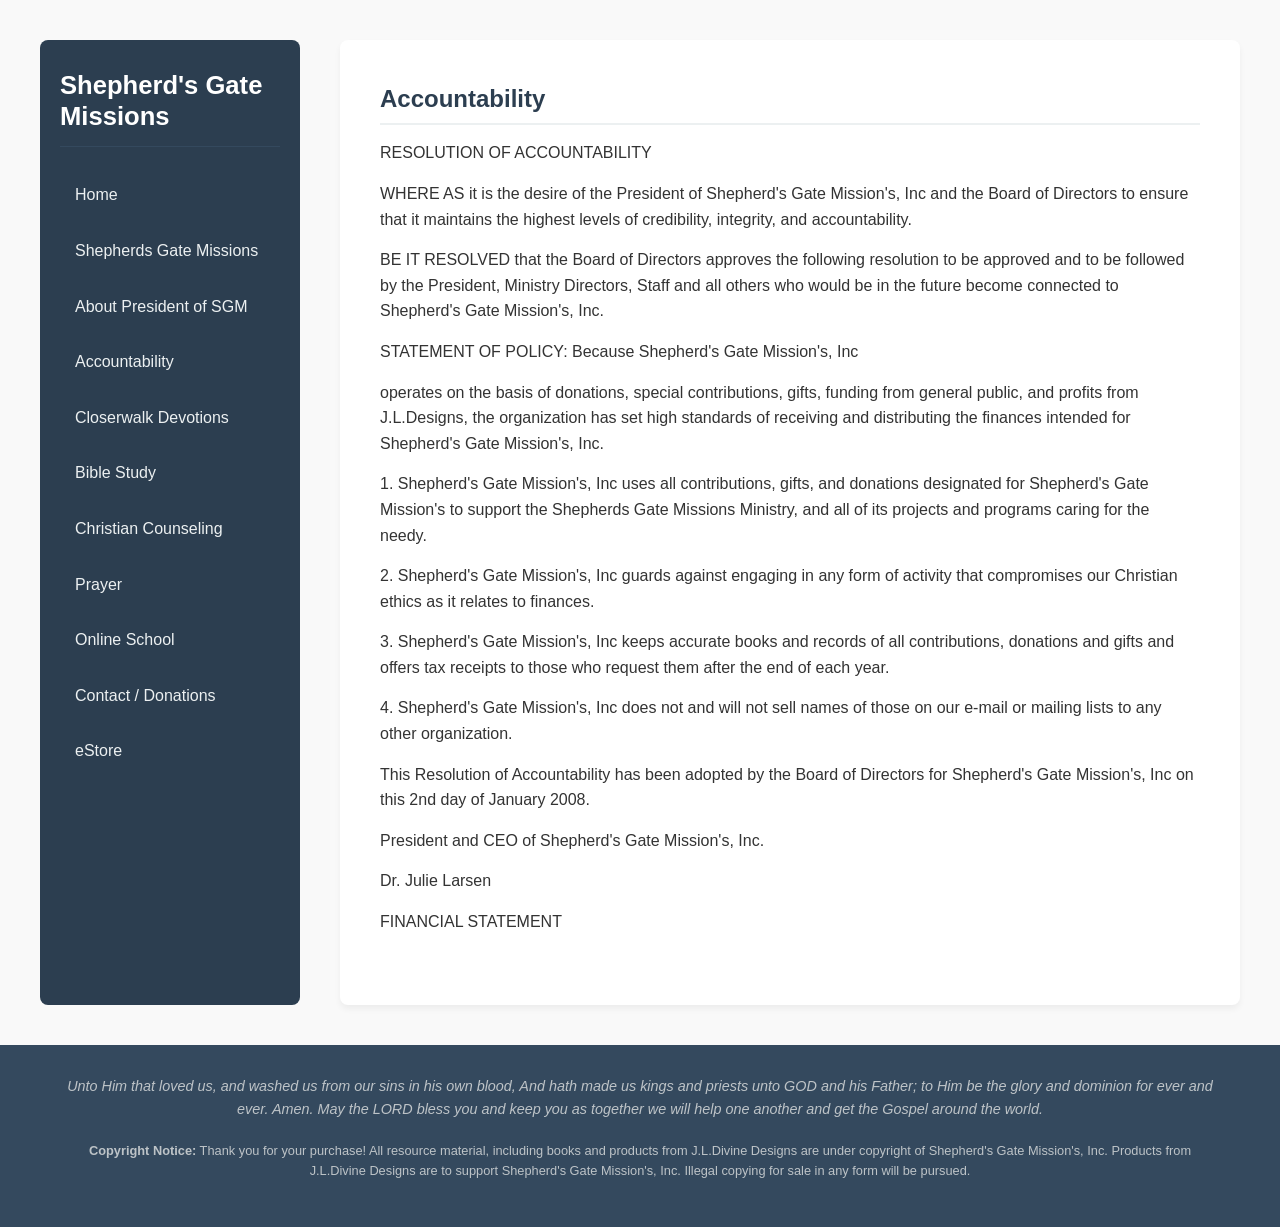
==== accountability.html @ 6997f689 "Initial commit of clean static site" ====
<!DOCTYPE html>
<html lang="en">
<head>
    <meta charset="UTF-8">
    <meta name="viewport" content="width=device-width, initial-scale=1.0">
    <title>Accountability | Shepherd's Gate Missions</title>
    <link rel="stylesheet" href="style.css">
</head>
<body>
    <header class="mobile-header">
        <h1>Shepherd's Gate Missions</h1>
    </header>
    <div class="container layout-wrapper">
        <aside class="sidebar">
            <h1 class="desktop-title">Shepherd's Gate Missions</h1>
            <nav>
                <ul>
                    <li><a href="index.html">Home</a></li>
                    <li><a href="missions.html">Shepherds Gate Missions</a></li>
                    <li><a href="president.html">About President of SGM</a></li>
                    <li><a href="accountability.html">Accountability</a></li>
                    <li><a href="devotions.html">Closerwalk Devotions</a></li>
                    <li><a href="bible-study.html">Bible Study</a></li>
                    <li><a href="counseling.html">Christian Counseling</a></li>
                    <li><a href="prayer.html">Prayer</a></li>
                    <li><a href="school.html">Online School</a></li>
                    <li><a href="contact.html">Contact / Donations</a></li>
                    <li><a href="estore.html">eStore</a></li>
                </ul>
            </nav>
        </aside>
        <main>
            <section class="content-block">
                <h2>Accountability</h2>
<p>RESOLUTION OF ACCOUNTABILITY</p>

<p>WHERE AS it is the desire of the President of Shepherd's Gate Mission's, Inc and the Board of Directors to ensure that it maintains the highest levels of credibility, integrity, and accountability.</p>

<p>BE IT RESOLVED that the Board of Directors approves the following resolution to be approved and to be followed by the President, Ministry Directors, Staff and all others who would be in the future become connected to Shepherd's Gate Mission's, Inc.</p>

<p>STATEMENT OF POLICY: Because Shepherd's Gate Mission's, Inc</p>

<p>operates on the basis of donations, special contributions, gifts, funding from general public, and profits from J.L.Designs, the organization has set high standards of receiving and distributing the finances intended for Shepherd's Gate Mission's, Inc.</p>

<p>1. Shepherd's Gate Mission's, Inc uses all contributions, gifts, and donations designated for Shepherd's Gate Mission's to support the Shepherds Gate Missions Ministry, and all of its projects and programs caring for the needy.</p>

<p>2. Shepherd's Gate Mission's, Inc guards against engaging in any form of activity that compromises our Christian ethics as it relates to finances.</p>

<p>3. Shepherd's Gate Mission's, Inc keeps accurate books and records of all contributions, donations and gifts and offers tax receipts to those who request them after the end of each year.</p>

<p>4. Shepherd's Gate Mission's, Inc does not and will not sell names of those on our e-mail or mailing lists to any other organization.</p>

<p>This Resolution of Accountability has been adopted by the Board of Directors for Shepherd's Gate Mission's, Inc on this 2nd day of January 2008.</p>

<p>President and CEO of Shepherd's Gate Mission's, Inc.</p>

<p>Dr. Julie Larsen</p>

<p>FINANCIAL STATEMENT</p>


            </section>
        </main>
    </div>
    <footer>
        <div class="container">
            <p class="blessing">Unto Him that loved us, and washed us from our sins in his own blood, And hath made us kings and priests unto GOD and his Father; to Him be the glory and dominion for ever and ever. Amen. May the LORD bless you and keep you as together we will help one another and get the Gospel around the world.</p>
            <p class="copyright"><strong>Copyright Notice:</strong> Thank you for your purchase! All resource material, including books and products from J.L.Divine Designs are under copyright of Shepherd's Gate Mission's, Inc. Products from J.L.Divine Designs are to support Shepherd's Gate Mission's, Inc. Illegal copying for sale in any form will be pursued.</p>
        </div>
    </footer>
</body>
</html>
---- style.css ----
* { margin: 0; padding: 0; box-sizing: border-box; }
body { font-family: 'Segoe UI', Tahoma, Geneva, Verdana, sans-serif; line-height: 1.6; color: #333; background-color: #f9f9f9; display: flex; flex-direction: column; min-height: 100vh; }
.container { width: 95%; max-width: 1200px; margin: 0 auto; }
.layout-wrapper { display: flex; gap: 40px; margin-top: 40px; margin-bottom: 40px; flex: 1; }
.sidebar { flex: 0 0 260px; background-color: #2c3e50; padding: 30px 20px; border-radius: 8px; color: #fff; }
.desktop-title { font-size: 1.6rem; margin-bottom: 25px; line-height: 1.2; color: #fff; border-bottom: 1px solid #34495e; padding-bottom: 15px; }
.mobile-header { display: none; background-color: #2c3e50; color: #fff; padding: 20px; text-align: center; }
nav ul { list-style: none; display: flex; flex-direction: column; gap: 10px; }
nav a { color: #ecf0f1; text-decoration: none; font-weight: 500; display: block; padding: 10px 15px; border-radius: 4px; transition: background-color 0.3s; }
nav a:hover { background-color: #34495e; color: #3498db; text-decoration: none; }
main { flex: 1; background: #fff; padding: 40px; border-radius: 8px; box-shadow: 0 4px 6px rgba(0,0,0,0.05); }
section { margin-bottom: 30px; }
h2 { color: #2c3e50; margin-bottom: 15px; border-bottom: 2px solid #ecf0f1; padding-bottom: 5px; }
h3 { color: #2980b9; margin-bottom: 10px; }
p { margin-bottom: 15px; }
a { color: #2980b9; }
footer { background-color: #34495e; color: #bdc3c7; padding: 30px 0; text-align: center; font-size: 0.9rem; margin-top: auto; }
footer .blessing { font-style: italic; margin-bottom: 20px; padding: 0 20px; }
footer .copyright { font-size: 0.8rem; padding: 0 20px; }
@media (max-width: 768px) {
    .layout-wrapper { flex-direction: column; margin-top: 20px; gap: 20px; }
    .sidebar { flex: 1; padding: 20px; }
    .desktop-title { display: none; }
    .mobile-header { display: block; }
    nav ul { flex-direction: row; flex-wrap: wrap; justify-content: center; }
    nav a { text-align: center; }
}
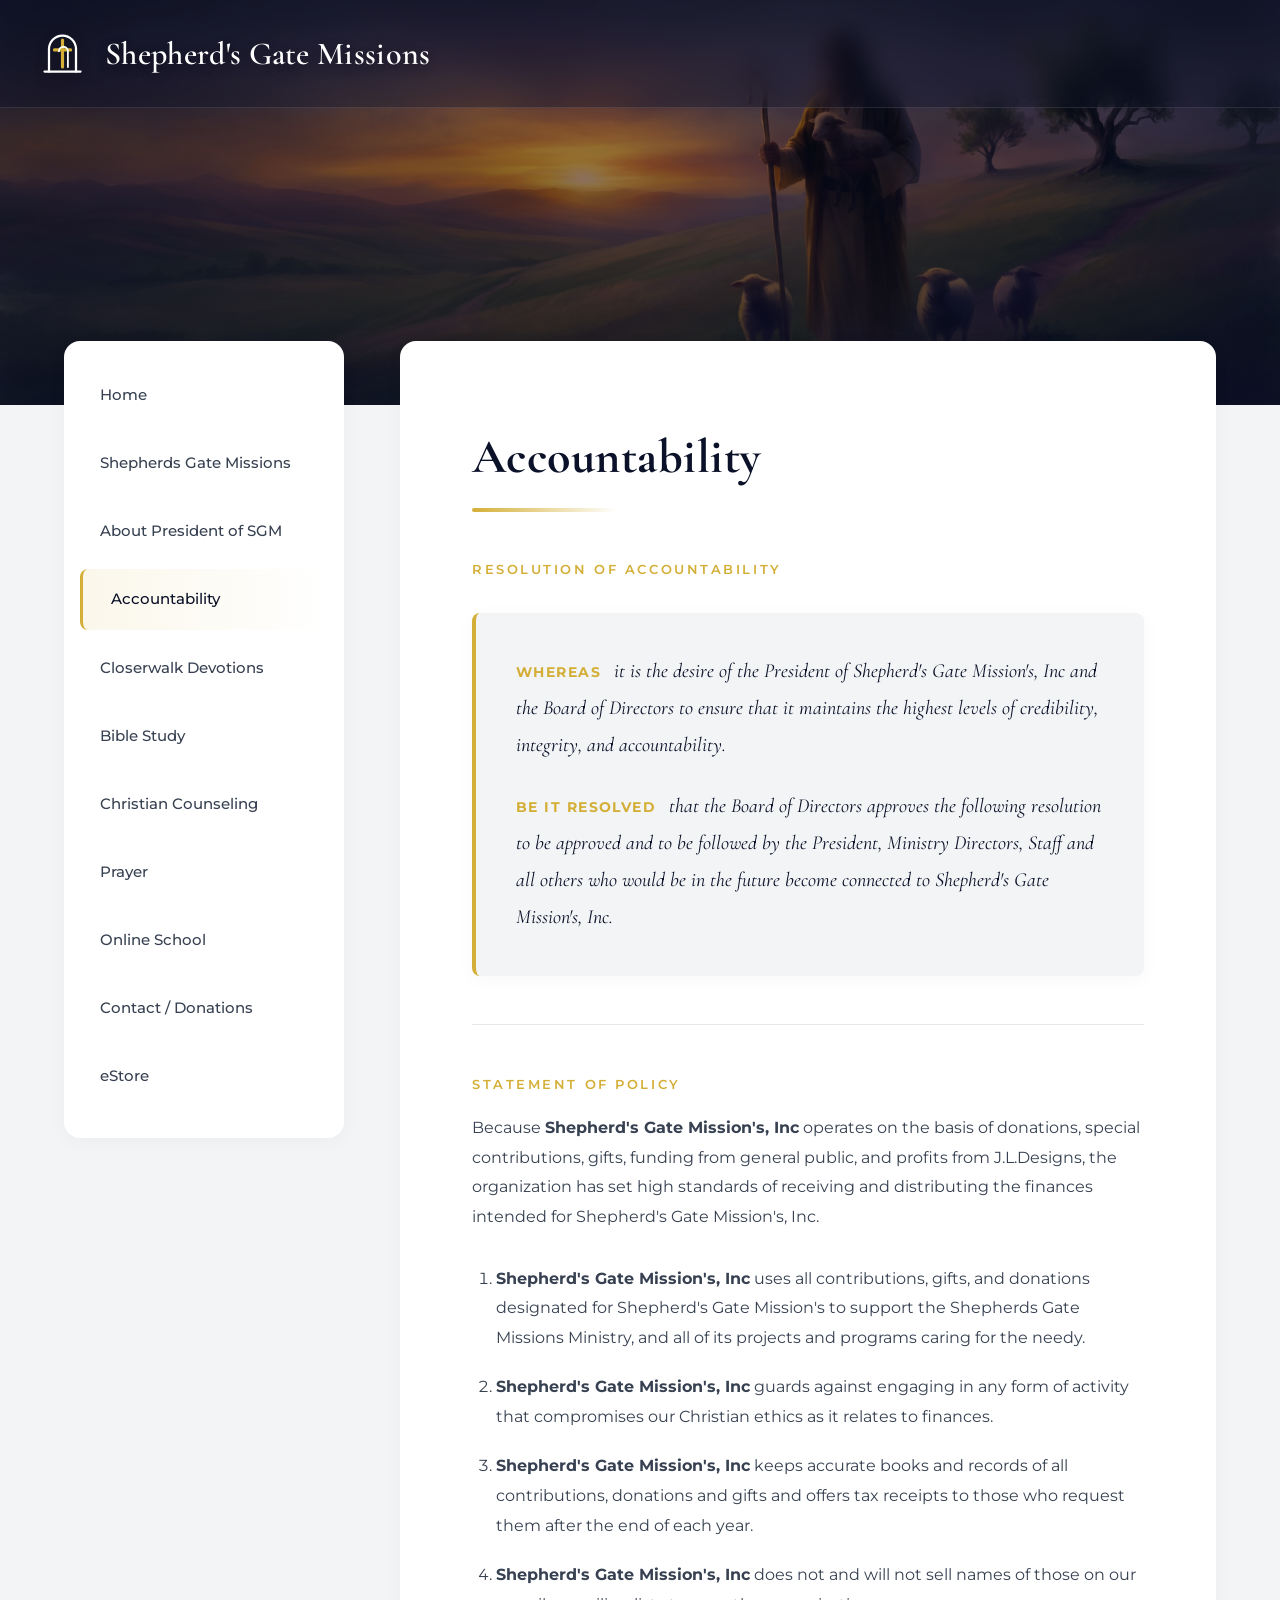
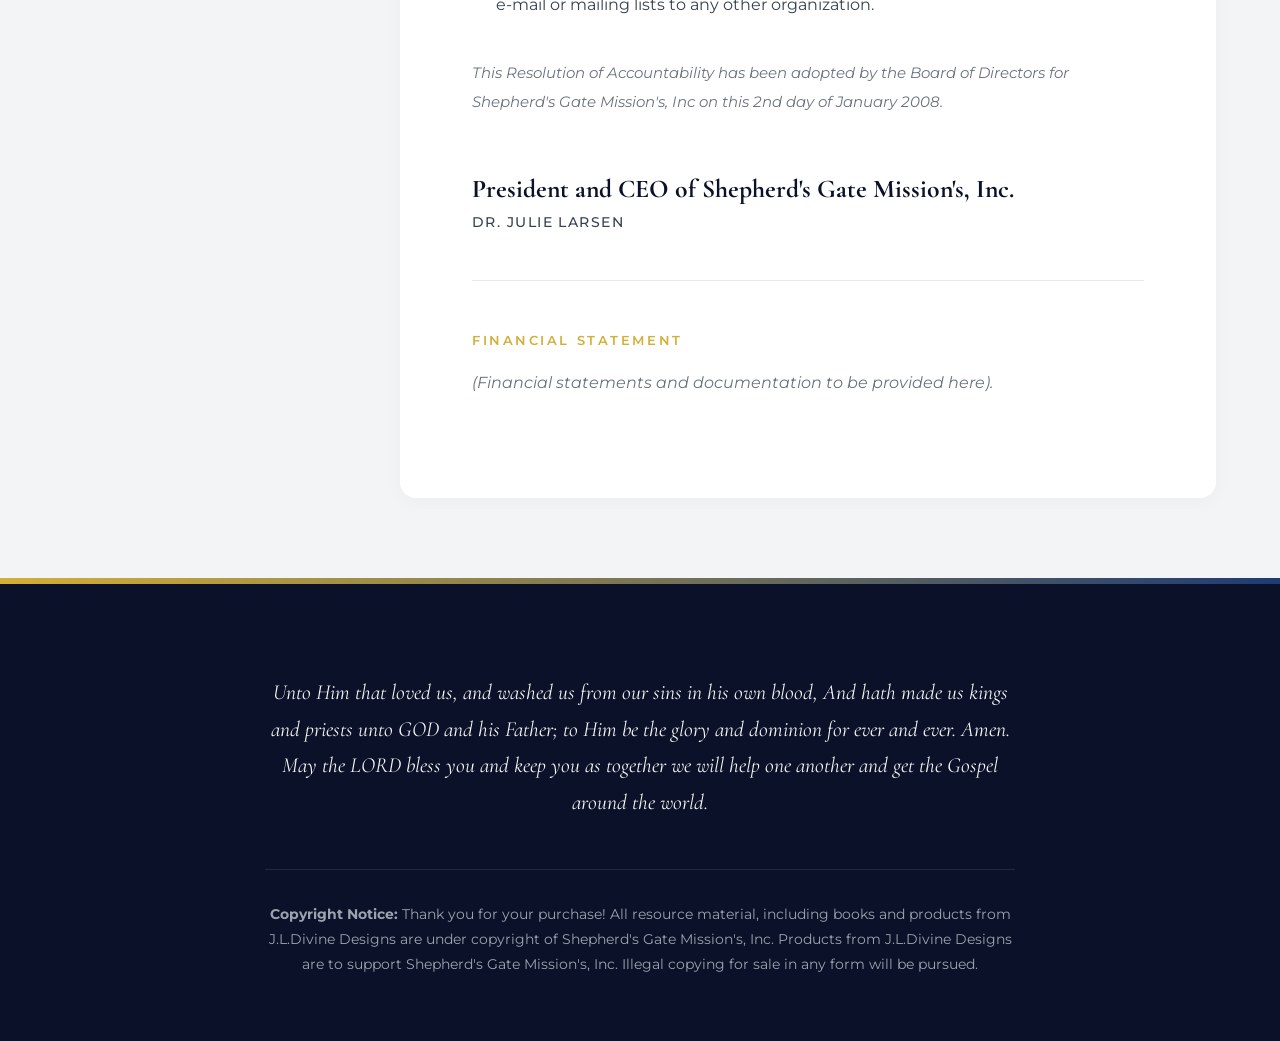
==== commit 130f9b4a: "Update accountability.html" ====
--- a/accountability.html
+++ b/accountability.html
@@ -4,21 +4,48 @@
     <meta charset="UTF-8">
     <meta name="viewport" content="width=device-width, initial-scale=1.0">
     <title>Accountability | Shepherd's Gate Missions</title>
+    <!-- Luxury Typography: Montserrat for clean UI, Cormorant Garamond for elegant editorial headers -->
+    <link rel="preconnect" href="https://fonts.googleapis.com">
+    <link rel="preconnect" href="https://fonts.gstatic.com" crossorigin>
+    <link href="https://fonts.googleapis.com/css2?family=Cormorant+Garamond:ital,wght@0,400;0,600;0,700;1,400&family=Montserrat:wght@300;400;500;600&display=swap" rel="stylesheet">
     <link rel="stylesheet" href="style.css">
 </head>
 <body>
-    <header class="mobile-header">
-        <h1>Shepherd's Gate Missions</h1>
-    </header>
+
+    <!-- Cinematic Hero Banner -->
+    <div class="hero-banner">
+        
+        <!-- Frosted Glass Overlaid Header -->
+        <header class="top-header glass-header fade-in-down">
+            <div class="container header-container">
+                <a href="index.html" class="header-logo">
+                    <svg viewBox="0 0 100 100" width="45" height="45" aria-hidden="true" class="logo-icon">
+                        <path d="M20 90 V40 A30 30 0 0 1 80 40 V90" stroke="#FFFFFF" stroke-width="5" fill="none" stroke-linecap="round"/>
+                        <path d="M10 90 H90" stroke="#FFFFFF" stroke-width="5" stroke-linecap="round"/>
+                        <path d="M50 20 V80 M32 42 H68" stroke="#D4AF37" stroke-width="7" stroke-linecap="round" stroke-linejoin="round"/>
+                        <path d="M62 80 V45 A10 10 0 0 0 42 45" stroke="#FFFFFF" stroke-width="4" fill="none" stroke-linecap="round"/>
+                    </svg>
+                    <h1>Shepherd's Gate Missions</h1>
+                </a>
+            </div>
+        </header>
+
+        <!-- Banner image with continuous zoom in/out animation -->
+        <img class="hero-bg-img" src="cross-banner.jpg" alt="Christian Cross silhouette against a beautiful sky">
+        <div class="hero-overlay"></div>
+    </div>
+
+    <!-- Main Layout Wrapper -->
     <div class="container layout-wrapper">
-        <aside class="sidebar">
-            <h1 class="desktop-title">Shepherd's Gate Missions</h1>
-            <nav>
+        
+        <!-- Sidebar Navigation -->
+        <aside class="sidebar fade-in-up delay-1">
+            <nav aria-label="Main Navigation">
                 <ul>
                     <li><a href="index.html">Home</a></li>
                     <li><a href="missions.html">Shepherds Gate Missions</a></li>
                     <li><a href="president.html">About President of SGM</a></li>
-                    <li><a href="accountability.html">Accountability</a></li>
+                    <li><a href="accountability.html" class="active">Accountability</a></li>
                     <li><a href="devotions.html">Closerwalk Devotions</a></li>
                     <li><a href="bible-study.html">Bible Study</a></li>
                     <li><a href="counseling.html">Christian Counseling</a></li>
@@ -29,40 +56,58 @@
                 </ul>
             </nav>
         </aside>
+        
         <main>
-            <section class="content-block">
+            <section class="content-block fade-in-up delay-2">
                 <h2>Accountability</h2>
-<p>RESOLUTION OF ACCOUNTABILITY</p>
+                
+                <h3 class="label-accent" style="margin-top: 1rem;">Resolution of Accountability</h3>
 
-<p>WHERE AS it is the desire of the President of Shepherd's Gate Mission's, Inc and the Board of Directors to ensure that it maintains the highest levels of credibility, integrity, and accountability.</p>
+                <!-- Premium Legal Formatting Block -->
+                <div style="background: var(--bg-page); padding: 2.5rem; border-radius: var(--radius-md); border-left: 4px solid var(--accent-color); margin: 2rem 0; box-shadow: var(--shadow-soft);">
+                    <p style="font-family: 'Cormorant Garamond', serif; font-size: 1.25rem; font-style: italic; color: var(--primary-color); margin-bottom: 1.5rem;">
+                        <strong style="font-style: normal; color: var(--accent-color); font-family: 'Montserrat', sans-serif; font-size: 0.9rem; text-transform: uppercase; letter-spacing: 0.1em; display: inline-block; margin-right: 0.5rem;">Whereas</strong> 
+                        it is the desire of the President of Shepherd's Gate Mission's, Inc and the Board of Directors to ensure that it maintains the highest levels of credibility, integrity, and accountability.
+                    </p>
 
-<p>BE IT RESOLVED that the Board of Directors approves the following resolution to be approved and to be followed by the President, Ministry Directors, Staff and all others who would be in the future become connected to Shepherd's Gate Mission's, Inc.</p>
+                    <p style="font-family: 'Cormorant Garamond', serif; font-size: 1.25rem; font-style: italic; color: var(--primary-color); margin-bottom: 0;">
+                        <strong style="font-style: normal; color: var(--accent-color); font-family: 'Montserrat', sans-serif; font-size: 0.9rem; text-transform: uppercase; letter-spacing: 0.1em; display: inline-block; margin-right: 0.5rem;">Be It Resolved</strong> 
+                        that the Board of Directors approves the following resolution to be approved and to be followed by the President, Ministry Directors, Staff and all others who would be in the future become connected to Shepherd's Gate Mission's, Inc.
+                    </p>
+                </div>
 
-<p>STATEMENT OF POLICY: Because Shepherd's Gate Mission's, Inc</p>
+                <hr style="border: 0; height: 1px; background: var(--border-color); margin: 3rem 0;">
 
-<p>operates on the basis of donations, special contributions, gifts, funding from general public, and profits from J.L.Designs, the organization has set high standards of receiving and distributing the finances intended for Shepherd's Gate Mission's, Inc.</p>
+                <h3 class="label-accent">Statement of Policy</h3>
+                <p>Because <strong>Shepherd's Gate Mission's, Inc</strong> operates on the basis of donations, special contributions, gifts, funding from general public, and profits from J.L.Designs, the organization has set high standards of receiving and distributing the finances intended for Shepherd's Gate Mission's, Inc.</p>
 
-<p>1. Shepherd's Gate Mission's, Inc uses all contributions, gifts, and donations designated for Shepherd's Gate Mission's to support the Shepherds Gate Missions Ministry, and all of its projects and programs caring for the needy.</p>
+                <!-- Converted paragraph numbers into a clean, semantic ordered list -->
+                <ol style="margin-left: 1.5rem; margin-top: 2rem; margin-bottom: 2.5rem; color: var(--text-body);">
+                    <li style="margin-bottom: 1.25rem;"><strong>Shepherd's Gate Mission's, Inc</strong> uses all contributions, gifts, and donations designated for Shepherd's Gate Mission's to support the Shepherds Gate Missions Ministry, and all of its projects and programs caring for the needy.</li>
+                    <li style="margin-bottom: 1.25rem;"><strong>Shepherd's Gate Mission's, Inc</strong> guards against engaging in any form of activity that compromises our Christian ethics as it relates to finances.</li>
+                    <li style="margin-bottom: 1.25rem;"><strong>Shepherd's Gate Mission's, Inc</strong> keeps accurate books and records of all contributions, donations and gifts and offers tax receipts to those who request them after the end of each year.</li>
+                    <li style="margin-bottom: 1.25rem;"><strong>Shepherd's Gate Mission's, Inc</strong> does not and will not sell names of those on our e-mail or mailing lists to any other organization.</li>
+                </ol>
 
-<p>2. Shepherd's Gate Mission's, Inc guards against engaging in any form of activity that compromises our Christian ethics as it relates to finances.</p>
+                <p style="font-size: 0.95rem; color: #6B7280; font-style: italic; margin-top: 2rem;">
+                    This Resolution of Accountability has been adopted by the Board of Directors for Shepherd's Gate Mission's, Inc on this 2nd day of January 2008.
+                </p>
 
-<p>3. Shepherd's Gate Mission's, Inc keeps accurate books and records of all contributions, donations and gifts and offers tax receipts to those who request them after the end of each year.</p>
+                <p style="margin-top: 3.5rem; font-family: 'Cormorant Garamond', serif; font-size: 1.6rem; color: var(--primary-color); font-weight: 700; line-height: 1.3;">
+                    President and CEO of Shepherd's Gate Mission's, Inc.<br>
+                    <span style="font-family: 'Montserrat', sans-serif; font-size: 0.9rem; font-weight: 500; color: var(--text-body); text-transform: uppercase; letter-spacing: 0.1em; display: block; margin-top: 0.5rem;">Dr. Julie Larsen</span>
+                </p>
 
-<p>4. Shepherd's Gate Mission's, Inc does not and will not sell names of those on our e-mail or mailing lists to any other organization.</p>
+                <hr style="border: 0; height: 1px; background: var(--border-color); margin: 3rem 0;">
 
-<p>This Resolution of Accountability has been adopted by the Board of Directors for Shepherd's Gate Mission's, Inc on this 2nd day of January 2008.</p>
-
-<p>President and CEO of Shepherd's Gate Mission's, Inc.</p>
-
-<p>Dr. Julie Larsen</p>
-
-<p>FINANCIAL STATEMENT</p>
-
+                <h3 class="label-accent">Financial Statement</h3>
+                <p style="color: #6B7280; font-style: italic;">(Financial statements and documentation to be provided here).</p>
 
             </section>
         </main>
     </div>
-    <footer>
+    
+    <footer class="fade-in-up delay-4">
         <div class="container">
             <p class="blessing">Unto Him that loved us, and washed us from our sins in his own blood, And hath made us kings and priests unto GOD and his Father; to Him be the glory and dominion for ever and ever. Amen. May the LORD bless you and keep you as together we will help one another and get the Gospel around the world.</p>
             <p class="copyright"><strong>Copyright Notice:</strong> Thank you for your purchase! All resource material, including books and products from J.L.Divine Designs are under copyright of Shepherd's Gate Mission's, Inc. Products from J.L.Divine Designs are to support Shepherd's Gate Mission's, Inc. Illegal copying for sale in any form will be pursued.</p>
--- a/style.css
+++ b/style.css
@@ -1,27 +1,444 @@
-* { margin: 0; padding: 0; box-sizing: border-box; }
-body { font-family: 'Segoe UI', Tahoma, Geneva, Verdana, sans-serif; line-height: 1.6; color: #333; background-color: #f9f9f9; display: flex; flex-direction: column; min-height: 100vh; }
-.container { width: 95%; max-width: 1200px; margin: 0 auto; }
-.layout-wrapper { display: flex; gap: 40px; margin-top: 40px; margin-bottom: 40px; flex: 1; }
-.sidebar { flex: 0 0 260px; background-color: #2c3e50; padding: 30px 20px; border-radius: 8px; color: #fff; }
-.desktop-title { font-size: 1.6rem; margin-bottom: 25px; line-height: 1.2; color: #fff; border-bottom: 1px solid #34495e; padding-bottom: 15px; }
-.mobile-header { display: none; background-color: #2c3e50; color: #fff; padding: 20px; text-align: center; }
-nav ul { list-style: none; display: flex; flex-direction: column; gap: 10px; }
-nav a { color: #ecf0f1; text-decoration: none; font-weight: 500; display: block; padding: 10px 15px; border-radius: 4px; transition: background-color 0.3s; }
-nav a:hover { background-color: #34495e; color: #3498db; text-decoration: none; }
-main { flex: 1; background: #fff; padding: 40px; border-radius: 8px; box-shadow: 0 4px 6px rgba(0,0,0,0.05); }
-section { margin-bottom: 30px; }
-h2 { color: #2c3e50; margin-bottom: 15px; border-bottom: 2px solid #ecf0f1; padding-bottom: 5px; }
-h3 { color: #2980b9; margin-bottom: 10px; }
-p { margin-bottom: 15px; }
-a { color: #2980b9; }
-footer { background-color: #34495e; color: #bdc3c7; padding: 30px 0; text-align: center; font-size: 0.9rem; margin-top: auto; }
-footer .blessing { font-style: italic; margin-bottom: 20px; padding: 0 20px; }
-footer .copyright { font-size: 0.8rem; padding: 0 20px; }
+/* ==========================================================================
+   CSS Variables (Billion-Dollar Studio Palette)
+   ========================================================================== */
+:root {
+    --primary-color: #0A1128; /* Deep, luxury obsidian */
+    --secondary-color: #1F3B73; /* Rich sapphire */
+    --accent-color: #D4AF37; /* Metallic, elegant gold */
+    --text-dark: #111827; 
+    --text-body: #374151; 
+    --bg-page: #F3F4F6; 
+    --bg-card: #FFFFFF;
+    --border-color: #E5E7EB;
+    
+    --radius-lg: 16px; 
+    --radius-md: 8px;
+    
+    /* Luxury shadow depths */
+    --shadow-soft: 0 4px 20px rgba(0, 0, 0, 0.03);
+    --shadow-float: 0 20px 40px -10px rgba(10, 17, 40, 0.12);
+    
+    --transition-fast: all 0.3s cubic-bezier(0.25, 0.8, 0.25, 1);
+    --transition-smooth: all 0.6s cubic-bezier(0.16, 1, 0.3, 1);
+}
+
+/* ==========================================================================
+   Base & Typography
+   ========================================================================== */
+* {
+    margin: 0;
+    padding: 0;
+    box-sizing: border-box;
+}
+
+body {
+    background-color: var(--bg-page);
+    color: var(--text-body);
+    font-family: 'Montserrat', sans-serif;
+    line-height: 1.85;
+    font-size: 1rem;
+    font-weight: 400;
+    overflow-x: hidden; 
+    -webkit-font-smoothing: antialiased;
+    -moz-osx-font-smoothing: grayscale;
+}
+
+h1, h2, h3 {
+    color: var(--text-dark);
+    font-family: 'Cormorant Garamond', serif;
+    font-weight: 700;
+    letter-spacing: 0.01em;
+}
+
+a {
+    color: var(--secondary-color);
+    text-decoration: none;
+    transition: var(--transition-fast);
+}
+
+.container {
+    width: 100%;
+    max-width: 1200px;
+    margin: 0 auto;
+}
+
+/* ==========================================================================
+   Premium Keyframe Animations
+   ========================================================================== */
+@keyframes fadeInUp {
+    0% { opacity: 0; transform: translateY(40px); }
+    100% { opacity: 1; transform: translateY(0); }
+}
+
+@keyframes fadeInDown {
+    0% { opacity: 0; transform: translateY(-30px); }
+    100% { opacity: 1; transform: translateY(0); }
+}
+
+/* The requested continuous Zoom In/Out effect for the banner */
+@keyframes zoomInOut {
+    0% { transform: scale(1); }
+    50% { transform: scale(1.15); }
+    100% { transform: scale(1); }
+}
+
+.fade-in-up {
+    opacity: 0;
+    animation: fadeInUp 1.2s cubic-bezier(0.16, 1, 0.3, 1) forwards;
+}
+
+.fade-in-down {
+    opacity: 0;
+    animation: fadeInDown 1.2s cubic-bezier(0.16, 1, 0.3, 1) forwards;
+}
+
+.delay-1 { animation-delay: 0.15s; }
+.delay-2 { animation-delay: 0.3s; }
+.delay-3 { animation-delay: 0.45s; }
+.delay-4 { animation-delay: 0.6s; }
+
+/* ==========================================================================
+   Cinematic Hero Banner (With Zoom Animation)
+   ========================================================================== */
+.hero-banner {
+    position: relative;
+    width: 100%;
+    height: clamp(300px, 45vh, 500px); 
+    overflow: hidden;
+    background-color: var(--primary-color);
+}
+
+.hero-bg-img {
+    position: absolute;
+    top: 0;
+    left: 0;
+    width: 100%;
+    height: 100%;
+    object-fit: cover;
+    object-position: center center; 
+    z-index: 1;
+    /* Spicing it up with the alternating zoom in and out */
+    animation: zoomInOut 24s ease-in-out infinite; 
+}
+
+.hero-overlay {
+    position: absolute;
+    top: 0;
+    left: 0;
+    width: 100%;
+    height: 100%;
+    background: linear-gradient(to bottom, rgba(10, 17, 40, 0.2) 0%, rgba(10, 17, 40, 0.7) 100%);
+    z-index: 2;
+}
+
+/* ==========================================================================
+   Frosted Glass Header (Overlaid)
+   ========================================================================== */
+.top-header {
+    position: absolute;
+    top: 0;
+    left: 0;
+    width: 100%;
+    padding: 1.5rem;
+    z-index: 10;
+}
+
+.glass-header {
+    background: rgba(10, 17, 40, 0.3);
+    backdrop-filter: blur(12px);
+    -webkit-backdrop-filter: blur(12px);
+    border-bottom: 1px solid rgba(255, 255, 255, 0.1);
+}
+
+.header-logo {
+    display: flex;
+    align-items: center;
+    gap: 1.25rem;
+}
+
+.header-logo h1 {
+    color: #FFFFFF;
+    font-size: clamp(1.4rem, 3.5vw, 2rem);
+    margin: 0;
+    font-weight: 600;
+    text-shadow: 0 4px 12px rgba(0,0,0,0.4);
+    transition: var(--transition-smooth);
+}
+
+.header-logo:hover h1 {
+    color: var(--accent-color);
+}
+
+.logo-icon {
+    filter: drop-shadow(0 4px 6px rgba(0,0,0,0.3));
+    transition: var(--transition-smooth);
+}
+
+.header-logo:hover .logo-icon {
+    transform: rotate(10deg) scale(1.1);
+}
+
+/* ==========================================================================
+   Layout & Premium Sidebar Navigation
+   ========================================================================== */
+.layout-wrapper {
+    margin: -4rem auto 5rem; /* Dramatic overlap effect */
+    padding: 0 1.5rem;
+    display: grid;
+    grid-template-columns: 280px 1fr; 
+    gap: 3.5rem;
+    align-items: start;
+    position: relative;
+    z-index: 5;
+}
+
+.sidebar {
+    position: sticky;
+    top: 2rem;
+}
+
+.sidebar nav ul {
+    list-style: none;
+    background: var(--bg-card);
+    padding: 1.5rem 1rem;
+    border-radius: var(--radius-lg);
+    box-shadow: var(--shadow-soft);
+}
+
+.sidebar nav ul li a {
+    display: block;
+    padding: 1rem 1.25rem;
+    color: var(--text-body);
+    font-weight: 500;
+    font-size: 0.95rem;
+    border-radius: var(--radius-md);
+    transition: var(--transition-fast);
+    position: relative;
+    overflow: hidden;
+    margin-bottom: 0.5rem;
+    z-index: 1;
+}
+
+/* Spicy hover effect for the sidebar */
+.sidebar nav ul li a::before {
+    content: '';
+    position: absolute;
+    top: 0; left: 0; width: 0%; height: 100%;
+    background: linear-gradient(90deg, rgba(212, 175, 55, 0.1), transparent);
+    z-index: -1;
+    transition: var(--transition-fast);
+}
+
+.sidebar nav ul li a:hover, .sidebar nav ul li a.active {
+    color: var(--primary-color);
+    padding-left: 1.75rem;
+    border-left: 3px solid var(--accent-color);
+}
+
+.sidebar nav ul li a:hover::before, .sidebar nav ul li a.active::before {
+    width: 100%;
+}
+
+/* ==========================================================================
+   Main Content Block
+   ========================================================================== */
+.content-block {
+    background-color: var(--bg-card);
+    padding: clamp(2.5rem, 6vw, 4.5rem);
+    border-radius: var(--radius-lg);
+    box-shadow: var(--shadow-soft);
+}
+
+.content-block h2 {
+    color: var(--primary-color);
+    font-size: clamp(2.2rem, 4vw, 3rem);
+    margin-bottom: 2.5rem;
+    position: relative;
+    display: inline-block;
+}
+
+.content-block h2::after {
+    content: "";
+    position: absolute;
+    bottom: -10px;
+    left: 0;
+    width: 50%;
+    height: 4px;
+    background: linear-gradient(90deg, var(--accent-color), transparent);
+    border-radius: 2px;
+}
+
+.content-block p {
+    margin-bottom: 1.75rem;
+}
+
+/* ==========================================================================
+   3D Animated Clickable Book Card
+   ========================================================================== */
+.book-feature-link {
+    display: flex;
+    gap: 3.5rem;
+    align-items: center;
+    background: #FFFFFF;
+    padding: 3.5rem;
+    border-radius: var(--radius-lg);
+    border: 1px solid var(--border-color);
+    margin: 4rem 0;
+    flex-wrap: wrap;
+    box-shadow: var(--shadow-soft);
+    transition: var(--transition-smooth);
+    position: relative;
+    overflow: hidden;
+    transform-style: preserve-3d;
+    perspective: 1000px;
+}
+
+.book-feature-link:hover {
+    box-shadow: var(--shadow-float);
+    transform: translateY(-10px) rotateX(2deg);
+    border-color: rgba(212, 175, 55, 0.4);
+}
+
+.book-image-wrapper {
+    flex: 0 0 160px;
+    margin: 0 auto;
+    transition: var(--transition-smooth);
+    transform: translateZ(20px); /* 3D pop effect */
+}
+
+.book-feature-link:hover .book-image-wrapper {
+    transform: translateZ(40px) scale(1.05) rotate(-3deg);
+}
+
+.book-image-wrapper img {
+    width: 100%;
+    border-radius: 4px;
+    box-shadow: 0 20px 40px -10px rgba(0,0,0,0.25);
+}
+
+.book-details {
+    flex: 1;
+    min-width: 250px;
+    transform: translateZ(10px);
+}
+
+.label-accent {
+    color: var(--accent-color);
+    font-size: 0.8rem;
+    text-transform: uppercase;
+    letter-spacing: 0.2em;
+    font-family: 'Montserrat', sans-serif;
+    font-weight: 600;
+    margin-bottom: 1rem;
+}
+
+.book-title-sub {
+    font-size: 1.75rem;
+    font-weight: 700;
+    color: var(--primary-color);
+    margin-bottom: 1rem;
+    line-height: 1.25;
+}
+
+.book-description {
+    font-size: 1rem;
+    color: var(--text-body);
+    margin-bottom: 1.5rem !important;
+}
+
+.book-action-text {
+    font-size: 0.95rem;
+    font-weight: 600;
+    color: var(--secondary-color);
+    display: inline-flex;
+    align-items: center;
+    transition: var(--transition-fast);
+}
+
+.book-action-text .arrow {
+    margin-left: 0.5rem;
+    transition: var(--transition-fast);
+}
+
+.book-feature-link:hover .book-action-text {
+    color: var(--accent-color);
+}
+
+.book-feature-link:hover .arrow {
+    transform: translateX(8px);
+}
+
+/* ==========================================================================
+   Footer
+   ========================================================================== */
+footer {
+    background-color: var(--primary-color);
+    color: #F3F4F6;
+    padding: 6rem 1.5rem 4rem;
+    text-align: center;
+    position: relative;
+}
+
+/* Thick gradient bar at the top of the footer */
+footer::before {
+    content: "";
+    position: absolute;
+    top: 0; left: 0; right: 0; height: 6px;
+    background: linear-gradient(90deg, var(--accent-color), var(--secondary-color));
+}
+
+footer .container {
+    max-width: 750px;
+    margin: 0 auto;
+}
+
+footer .blessing {
+    font-size: 1.35rem;
+    font-style: italic;
+    font-family: 'Cormorant Garamond', serif;
+    color: #FFFFFF;
+    margin-bottom: 3rem;
+    line-height: 1.7;
+    opacity: 0.95;
+}
+
+footer .copyright {
+    font-size: 0.85rem;
+    color: #9CA3AF;
+    border-top: 1px solid rgba(255,255,255,0.1);
+    padding-top: 2rem;
+    font-family: 'Montserrat', sans-serif;
+}
+
+/* ==========================================================================
+   Responsive Breakpoints
+   ========================================================================== */
+@media (max-width: 992px) {
+    .layout-wrapper {
+        grid-template-columns: 1fr; 
+        margin-top: -3rem;
+    }
+    
+    .sidebar {
+        position: relative; 
+        top: 0;
+    }
+
+    .sidebar nav ul {
+        display: grid;
+        grid-template-columns: repeat(auto-fit, minmax(180px, 1fr));
+        gap: 0.5rem;
+        padding: 1rem;
+    }
+}
+
 @media (max-width: 768px) {
-    .layout-wrapper { flex-direction: column; margin-top: 20px; gap: 20px; }
-    .sidebar { flex: 1; padding: 20px; }
-    .desktop-title { display: none; }
-    .mobile-header { display: block; }
-    nav ul { flex-direction: row; flex-wrap: wrap; justify-content: center; }
-    nav a { text-align: center; }
-}
+    .book-feature-link {
+        padding: 2.5rem 1.5rem;
+        gap: 2rem;
+    }
+    
+    .content-block h2::after {
+        width: 80px; 
+    }
+}
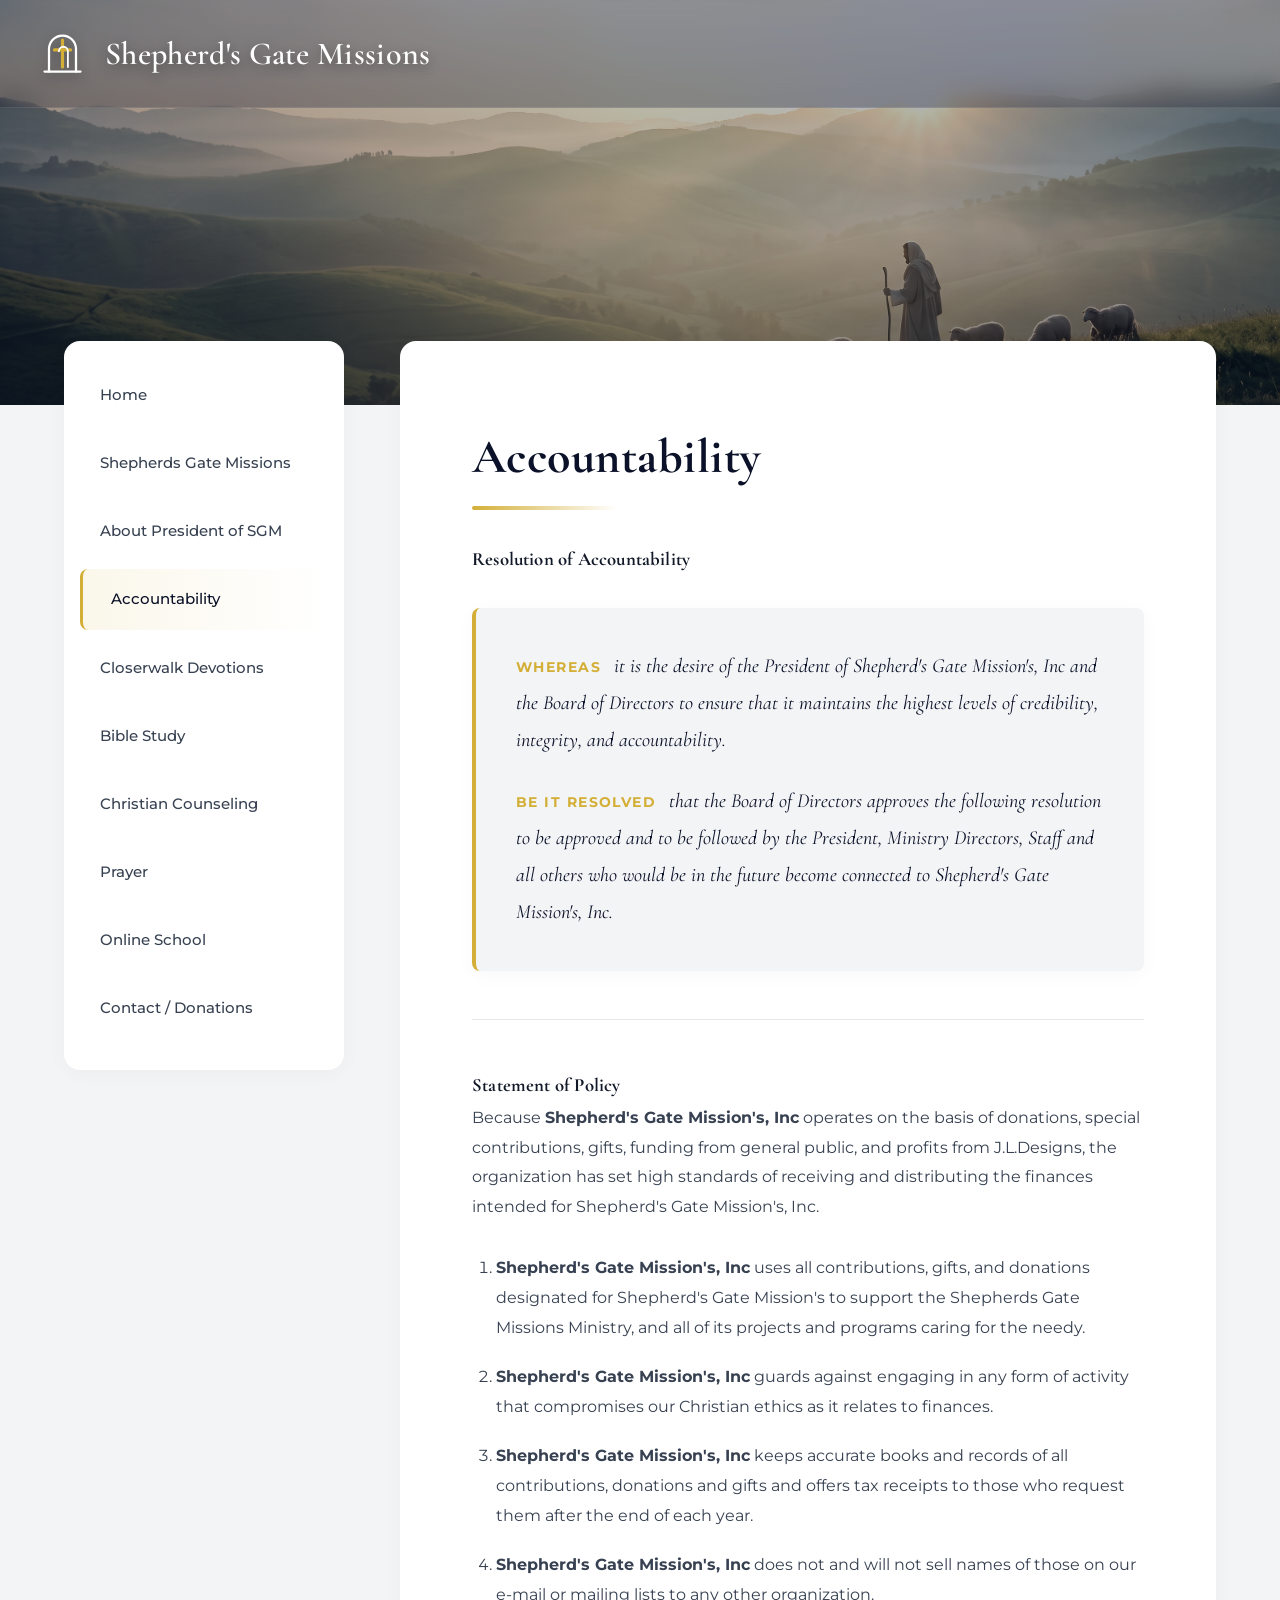
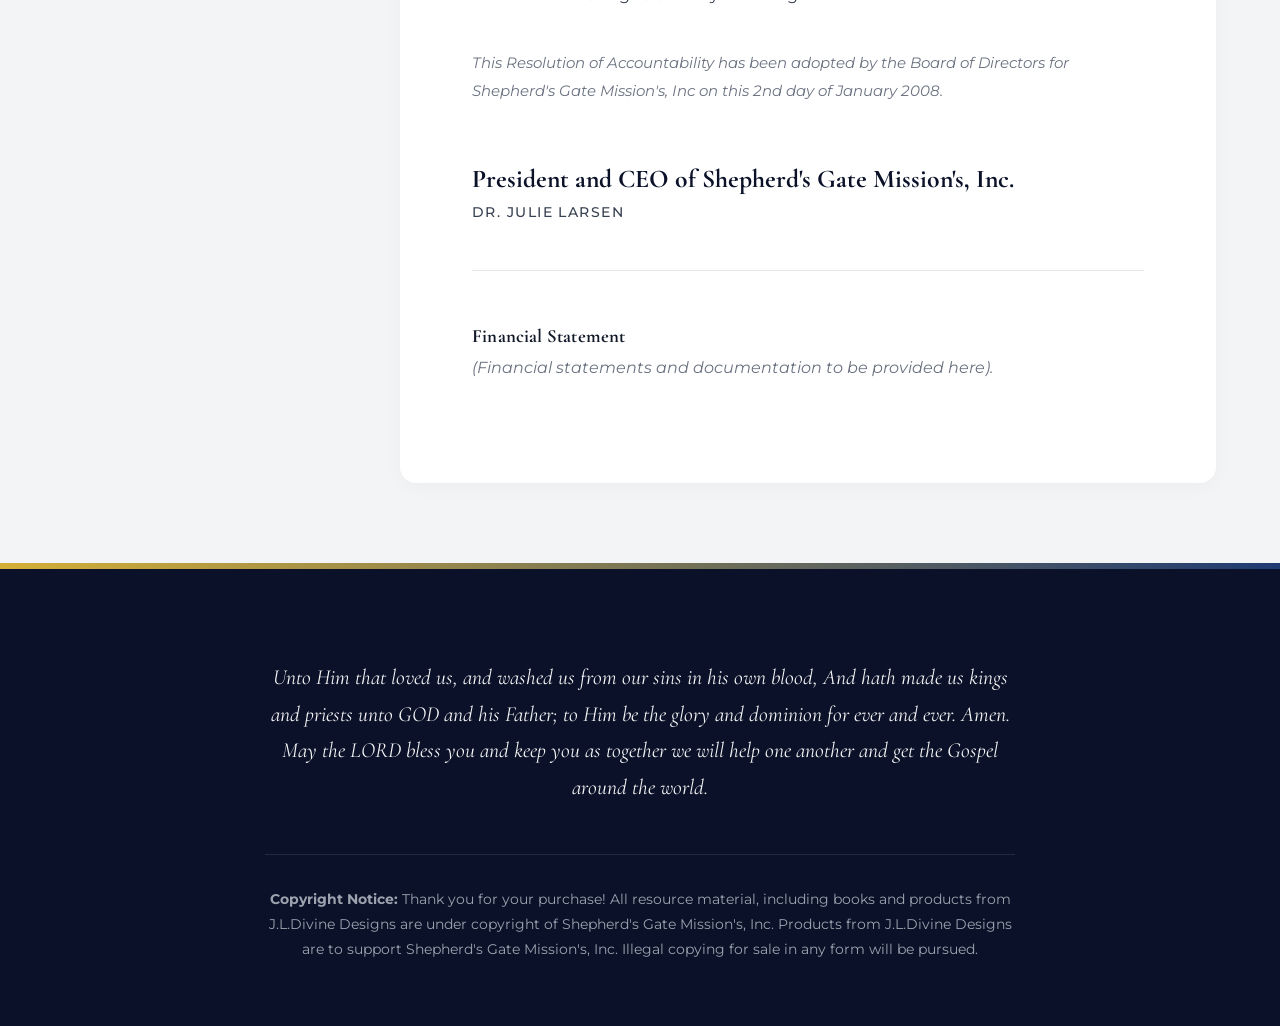
==== commit 7aa89d53: "Update accountability.html" ====
--- a/accountability.html
+++ b/accountability.html
@@ -52,7 +52,6 @@
                     <li><a href="prayer.html">Prayer</a></li>
                     <li><a href="school.html">Online School</a></li>
                     <li><a href="contact.html">Contact / Donations</a></li>
-                    <li><a href="estore.html">eStore</a></li>
                 </ul>
             </nav>
         </aside>
--- a/style.css
+++ b/style.css
@@ -1,10 +1,10 @@
 /* ==========================================================================
-   CSS Variables (Billion-Dollar Studio Palette)
+   CSS Variables (Studio Palette)
    ========================================================================== */
 :root {
-    --primary-color: #0A1128; /* Deep, luxury obsidian */
+    --primary-color: #0A1128; /* Deep obsidian navy */
     --secondary-color: #1F3B73; /* Rich sapphire */
-    --accent-color: #D4AF37; /* Metallic, elegant gold */
+    --accent-color: #D4AF37; /* Burnished gold */
     --text-dark: #111827; 
     --text-body: #374151; 
     --bg-page: #F3F4F6; 
@@ -14,7 +14,7 @@
     --radius-lg: 16px; 
     --radius-md: 8px;
     
-    /* Luxury shadow depths */
+    /* Studio shadow system */
     --shadow-soft: 0 4px 20px rgba(0, 0, 0, 0.03);
     --shadow-float: 0 20px 40px -10px rgba(10, 17, 40, 0.12);
     
@@ -23,7 +23,7 @@
 }
 
 /* ==========================================================================
-   Base & Typography
+   Base Reset & Typography
    ========================================================================== */
 * {
     margin: 0;
@@ -63,7 +63,7 @@
 }
 
 /* ==========================================================================
-   Premium Keyframe Animations
+   Keyframe Animations
    ========================================================================== */
 @keyframes fadeInUp {
     0% { opacity: 0; transform: translateY(40px); }
@@ -75,11 +75,9 @@
     100% { opacity: 1; transform: translateY(0); }
 }
 
-/* The requested continuous Zoom In/Out effect for the banner */
 @keyframes zoomInOut {
-    0% { transform: scale(1); }
-    50% { transform: scale(1.15); }
-    100% { transform: scale(1); }
+    0% { transform: scale(1); filter: brightness(1.05); }
+    100% { transform: scale(1.1); filter: brightness(1.12); }
 }
 
 .fade-in-up {
@@ -98,7 +96,7 @@
 .delay-4 { animation-delay: 0.6s; }
 
 /* ==========================================================================
-   Cinematic Hero Banner (With Zoom Animation)
+   Cinematic Hero Banner
    ========================================================================== */
 .hero-banner {
     position: relative;
@@ -115,10 +113,10 @@
     width: 100%;
     height: 100%;
     object-fit: cover;
-    object-position: center center; 
+    object-position: center 45%; 
     z-index: 1;
-    /* Spicing it up with the alternating zoom in and out */
-    animation: zoomInOut 24s ease-in-out infinite; 
+    filter: brightness(1.08) contrast(1.02);
+    animation: zoomInOut 28s ease-in-out infinite alternate;
 }
 
 .hero-overlay {
@@ -127,12 +125,15 @@
     left: 0;
     width: 100%;
     height: 100%;
-    background: linear-gradient(to bottom, rgba(10, 17, 40, 0.2) 0%, rgba(10, 17, 40, 0.7) 100%);
+    background: 
+        radial-gradient(circle at 50% 60%, rgba(255, 223, 150, 0.2) 0%, transparent 60%),
+        linear-gradient(to bottom, rgba(10, 17, 40, 0.25) 0%, rgba(10, 17, 40, 0.55) 100%);
     z-index: 2;
-}
-
-/* ==========================================================================
-   Frosted Glass Header (Overlaid)
+    pointer-events: none;
+}
+
+/* ==========================================================================
+   Glassmorphic Header
    ========================================================================== */
 .top-header {
     position: absolute;
@@ -179,10 +180,10 @@
 }
 
 /* ==========================================================================
-   Layout & Premium Sidebar Navigation
+   Layout & Sidebar Navigation
    ========================================================================== */
 .layout-wrapper {
-    margin: -4rem auto 5rem; /* Dramatic overlap effect */
+    margin: -4rem auto 5rem;
     padding: 0 1.5rem;
     display: grid;
     grid-template-columns: 280px 1fr; 
@@ -219,7 +220,6 @@
     z-index: 1;
 }
 
-/* Spicy hover effect for the sidebar */
 .sidebar nav ul li a::before {
     content: '';
     position: absolute;
@@ -252,7 +252,7 @@
 .content-block h2 {
     color: var(--primary-color);
     font-size: clamp(2.2rem, 4vw, 3rem);
-    margin-bottom: 2.5rem;
+    margin-bottom: 1.5rem;
     position: relative;
     display: inline-block;
 }
@@ -260,7 +260,7 @@
 .content-block h2::after {
     content: "";
     position: absolute;
-    bottom: -10px;
+    bottom: -8px;
     left: 0;
     width: 50%;
     height: 4px;
@@ -273,81 +273,80 @@
 }
 
 /* ==========================================================================
-   3D Animated Clickable Book Card
-   ========================================================================== */
-.book-feature-link {
+   Home Top Grid & Compact Top-Right Book Widget
+   ========================================================================== */
+.home-top-grid {
+    display: grid;
+    grid-template-columns: 1fr 280px;
+    gap: 2.5rem;
+    align-items: start;
+    margin-bottom: 1.5rem;
+}
+
+.book-feature-compact {
     display: flex;
-    gap: 3.5rem;
+    flex-direction: column;
     align-items: center;
+    text-align: center;
     background: #FFFFFF;
-    padding: 3.5rem;
+    padding: 1.5rem;
     border-radius: var(--radius-lg);
     border: 1px solid var(--border-color);
-    margin: 4rem 0;
-    flex-wrap: wrap;
+    border-top: 4px solid var(--accent-color);
     box-shadow: var(--shadow-soft);
     transition: var(--transition-smooth);
     position: relative;
     overflow: hidden;
-    transform-style: preserve-3d;
-    perspective: 1000px;
-}
-
-.book-feature-link:hover {
+}
+
+.book-feature-compact:hover {
     box-shadow: var(--shadow-float);
-    transform: translateY(-10px) rotateX(2deg);
+    transform: translateY(-6px);
     border-color: rgba(212, 175, 55, 0.4);
 }
 
-.book-image-wrapper {
-    flex: 0 0 160px;
-    margin: 0 auto;
-    transition: var(--transition-smooth);
-    transform: translateZ(20px); /* 3D pop effect */
-}
-
-.book-feature-link:hover .book-image-wrapper {
-    transform: translateZ(40px) scale(1.05) rotate(-3deg);
-}
-
-.book-image-wrapper img {
-    width: 100%;
-    border-radius: 4px;
-    box-shadow: 0 20px 40px -10px rgba(0,0,0,0.25);
-}
-
-.book-details {
-    flex: 1;
-    min-width: 250px;
-    transform: translateZ(10px);
-}
-
-.label-accent {
+.book-feature-compact .label-accent {
     color: var(--accent-color);
-    font-size: 0.8rem;
+    font-size: 0.7rem;
     text-transform: uppercase;
-    letter-spacing: 0.2em;
+    letter-spacing: 0.15em;
     font-family: 'Montserrat', sans-serif;
     font-weight: 600;
+    margin-bottom: 0.75rem;
+}
+
+.book-feature-compact .book-image-wrapper {
+    width: 100px;
     margin-bottom: 1rem;
-}
-
-.book-title-sub {
-    font-size: 1.75rem;
+    transition: var(--transition-smooth);
+}
+
+.book-feature-compact:hover .book-image-wrapper {
+    transform: scale(1.05) rotate(-2deg);
+}
+
+.book-feature-compact .book-image-wrapper img {
+    width: 100%;
+    border-radius: 4px;
+    box-shadow: 0 10px 20px -5px rgba(0,0,0,0.2);
+}
+
+.book-feature-compact .book-title-sub {
+    font-size: 1.1rem;
     font-weight: 700;
     color: var(--primary-color);
+    line-height: 1.3;
+    margin-bottom: 0.25rem;
+}
+
+.book-feature-compact .book-author {
+    font-size: 0.825rem;
+    color: #6B7280;
     margin-bottom: 1rem;
-    line-height: 1.25;
-}
-
-.book-description {
-    font-size: 1rem;
-    color: var(--text-body);
-    margin-bottom: 1.5rem !important;
-}
-
-.book-action-text {
-    font-size: 0.95rem;
+}
+
+.book-feature-compact .book-action-text {
+    font-size: 0.85rem;
     font-weight: 600;
     color: var(--secondary-color);
     display: inline-flex;
@@ -355,17 +354,17 @@
     transition: var(--transition-fast);
 }
 
-.book-action-text .arrow {
-    margin-left: 0.5rem;
+.book-feature-compact:hover .book-action-text {
+    color: var(--accent-color);
+}
+
+.book-feature-compact .arrow {
+    margin-left: 0.35rem;
     transition: var(--transition-fast);
 }
 
-.book-feature-link:hover .book-action-text {
-    color: var(--accent-color);
-}
-
-.book-feature-link:hover .arrow {
-    transform: translateX(8px);
+.book-feature-compact:hover .arrow {
+    transform: translateX(5px);
 }
 
 /* ==========================================================================
@@ -379,7 +378,6 @@
     position: relative;
 }
 
-/* Thick gradient bar at the top of the footer */
 footer::before {
     content: "";
     position: absolute;
@@ -433,9 +431,14 @@
 }
 
 @media (max-width: 768px) {
-    .book-feature-link {
-        padding: 2.5rem 1.5rem;
-        gap: 2rem;
+    .home-top-grid {
+        grid-template-columns: 1fr;
+        gap: 1.5rem;
+    }
+
+    .book-feature-compact {
+        max-width: 320px;
+        margin: 0 auto 1.5rem;
     }
     
     .content-block h2::after {
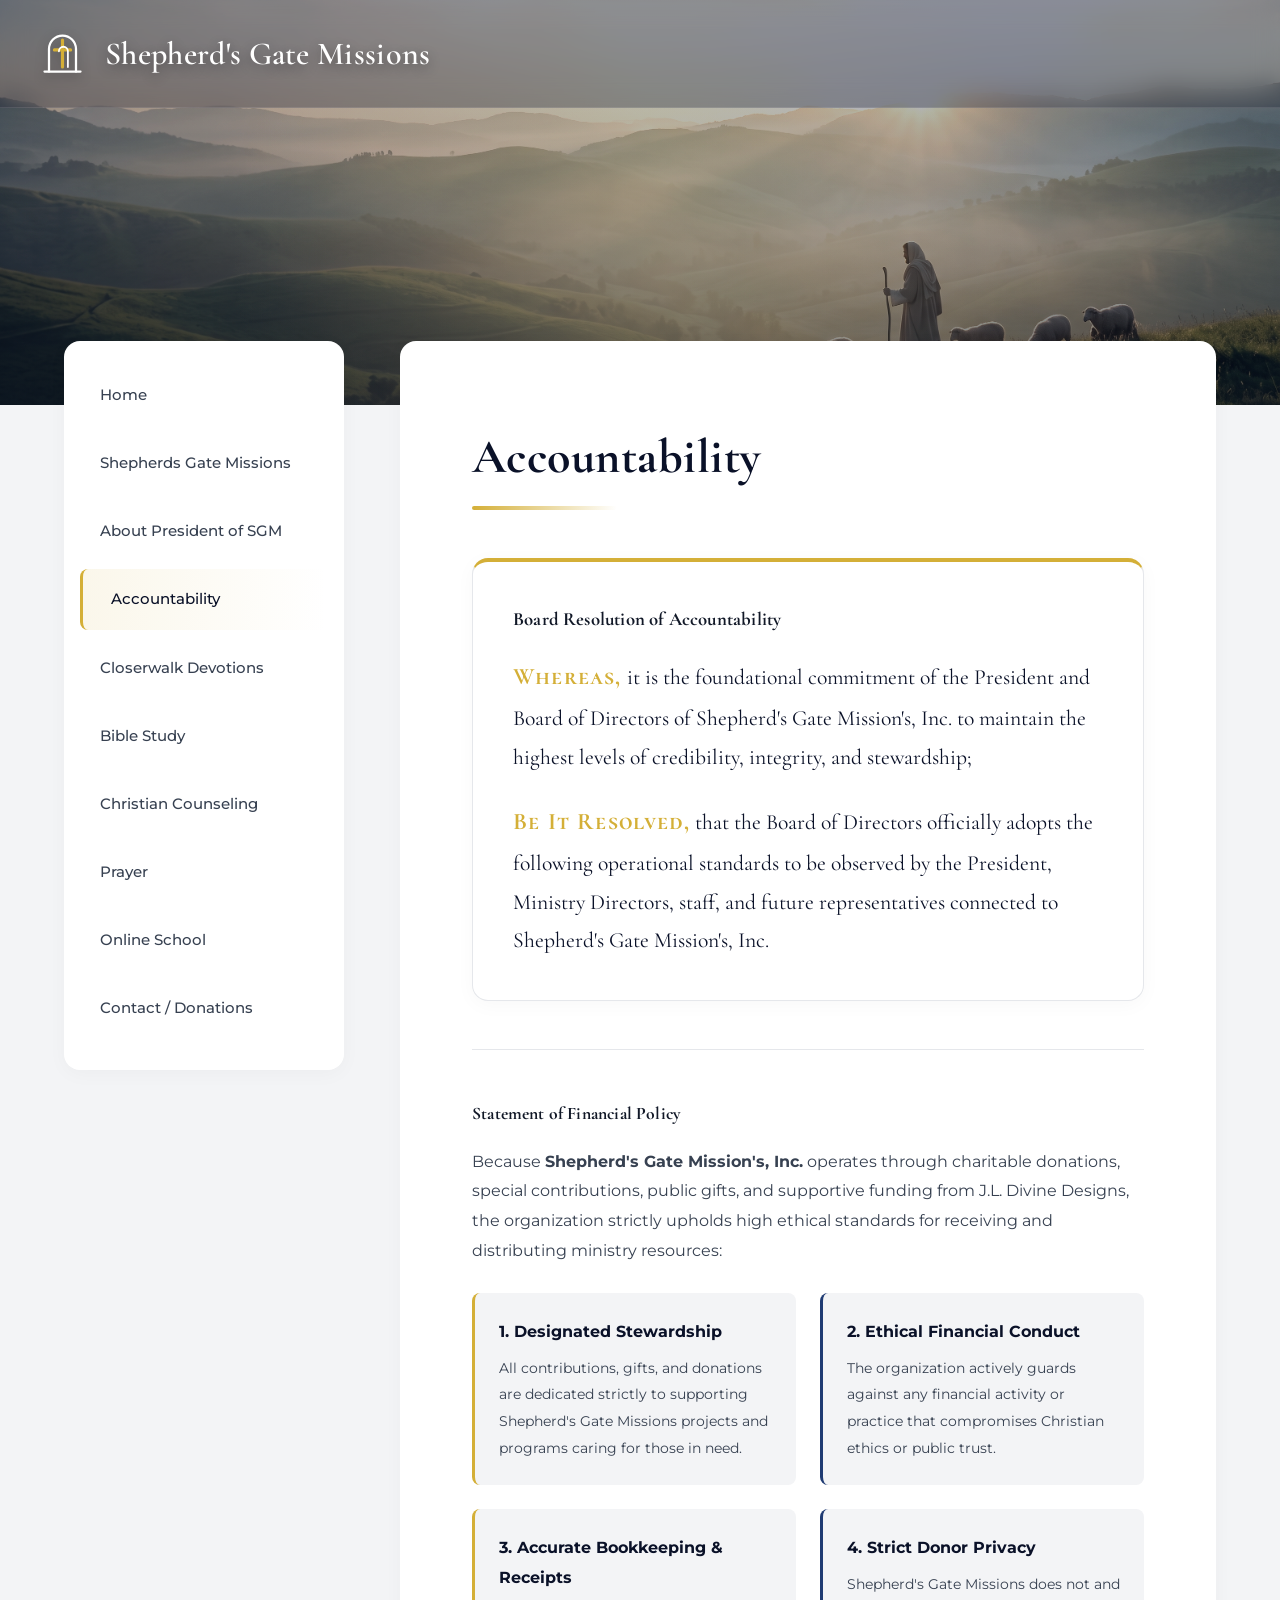
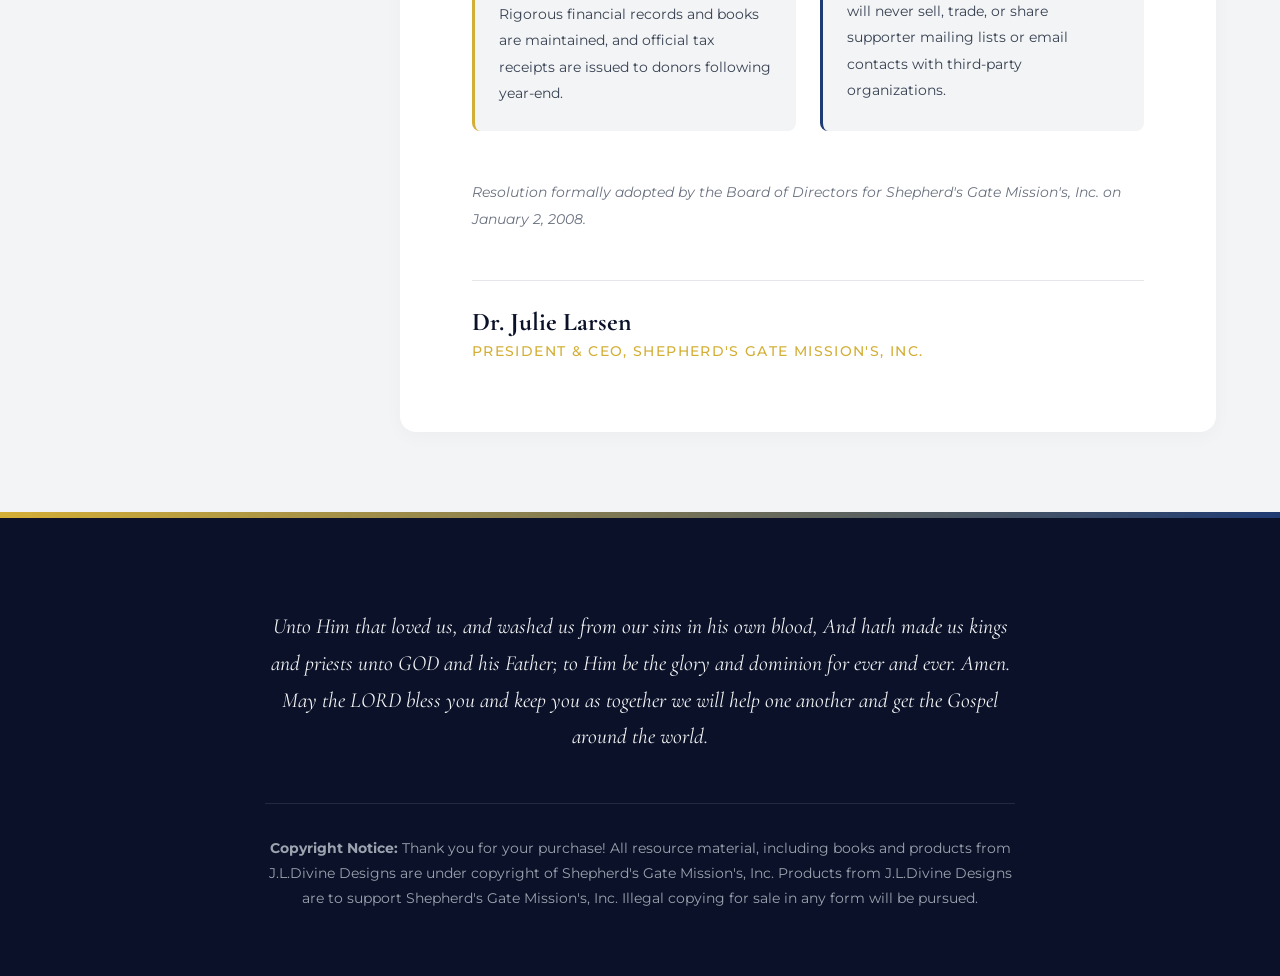
==== commit c04a51d3: "Update accountability.html" ====
--- a/accountability.html
+++ b/accountability.html
@@ -4,7 +4,7 @@
     <meta charset="UTF-8">
     <meta name="viewport" content="width=device-width, initial-scale=1.0">
     <title>Accountability | Shepherd's Gate Missions</title>
-    <!-- Luxury Typography: Montserrat for clean UI, Cormorant Garamond for elegant editorial headers -->
+    <!-- Studio Typography: Montserrat for UI, Cormorant Garamond for editorial headers -->
     <link rel="preconnect" href="https://fonts.googleapis.com">
     <link rel="preconnect" href="https://fonts.gstatic.com" crossorigin>
     <link href="https://fonts.googleapis.com/css2?family=Cormorant+Garamond:ital,wght@0,400;0,600;0,700;1,400&family=Montserrat:wght@300;400;500;600&display=swap" rel="stylesheet">
@@ -60,47 +60,60 @@
             <section class="content-block fade-in-up delay-2">
                 <h2>Accountability</h2>
                 
-                <h3 class="label-accent" style="margin-top: 1rem;">Resolution of Accountability</h3>
+                <!-- Fluid Resolution Proclamation Card -->
+                <div style="background: #FFFFFF; border: 1px solid var(--border-color); padding: 2.5rem; border-radius: var(--radius-lg); box-shadow: var(--shadow-soft); margin: 2rem 0 3rem; border-top: 4px solid var(--accent-color);">
+                    <h3 class="label-accent" style="margin-bottom: 1.25rem;">Board Resolution of Accountability</h3>
 
-                <!-- Premium Legal Formatting Block -->
-                <div style="background: var(--bg-page); padding: 2.5rem; border-radius: var(--radius-md); border-left: 4px solid var(--accent-color); margin: 2rem 0; box-shadow: var(--shadow-soft);">
-                    <p style="font-family: 'Cormorant Garamond', serif; font-size: 1.25rem; font-style: italic; color: var(--primary-color); margin-bottom: 1.5rem;">
-                        <strong style="font-style: normal; color: var(--accent-color); font-family: 'Montserrat', sans-serif; font-size: 0.9rem; text-transform: uppercase; letter-spacing: 0.1em; display: inline-block; margin-right: 0.5rem;">Whereas</strong> 
-                        it is the desire of the President of Shepherd's Gate Mission's, Inc and the Board of Directors to ensure that it maintains the highest levels of credibility, integrity, and accountability.
+                    <p style="font-family: 'Cormorant Garamond', serif; font-size: 1.35rem; line-height: 1.8; color: var(--primary-color); margin-bottom: 1.5rem;">
+                        <span style="font-weight: 700; color: var(--accent-color); font-variant: small-caps; letter-spacing: 0.05em; font-size: 1.1em;">Whereas,</span> 
+                        it is the foundational commitment of the President and Board of Directors of Shepherd's Gate Mission's, Inc. to maintain the highest levels of credibility, integrity, and stewardship;
                     </p>
 
-                    <p style="font-family: 'Cormorant Garamond', serif; font-size: 1.25rem; font-style: italic; color: var(--primary-color); margin-bottom: 0;">
-                        <strong style="font-style: normal; color: var(--accent-color); font-family: 'Montserrat', sans-serif; font-size: 0.9rem; text-transform: uppercase; letter-spacing: 0.1em; display: inline-block; margin-right: 0.5rem;">Be It Resolved</strong> 
-                        that the Board of Directors approves the following resolution to be approved and to be followed by the President, Ministry Directors, Staff and all others who would be in the future become connected to Shepherd's Gate Mission's, Inc.
+                    <p style="font-family: 'Cormorant Garamond', serif; font-size: 1.35rem; line-height: 1.8; color: var(--primary-color); margin: 0;">
+                        <span style="font-weight: 700; color: var(--accent-color); font-variant: small-caps; letter-spacing: 0.05em; font-size: 1.1em;">Be It Resolved,</span> 
+                        that the Board of Directors officially adopts the following operational standards to be observed by the President, Ministry Directors, staff, and future representatives connected to Shepherd's Gate Mission's, Inc.
                     </p>
                 </div>
 
                 <hr style="border: 0; height: 1px; background: var(--border-color); margin: 3rem 0;">
 
-                <h3 class="label-accent">Statement of Policy</h3>
-                <p>Because <strong>Shepherd's Gate Mission's, Inc</strong> operates on the basis of donations, special contributions, gifts, funding from general public, and profits from J.L.Designs, the organization has set high standards of receiving and distributing the finances intended for Shepherd's Gate Mission's, Inc.</p>
+                <h3 class="label-accent" style="font-size: 1.1rem; margin-bottom: 1rem;">Statement of Financial Policy</h3>
+                <p style="margin-bottom: 1.75rem;">Because <strong>Shepherd's Gate Mission's, Inc.</strong> operates through charitable donations, special contributions, public gifts, and supportive funding from J.L. Divine Designs, the organization strictly upholds high ethical standards for receiving and distributing ministry resources:</p>
 
-                <!-- Converted paragraph numbers into a clean, semantic ordered list -->
-                <ol style="margin-left: 1.5rem; margin-top: 2rem; margin-bottom: 2.5rem; color: var(--text-body);">
-                    <li style="margin-bottom: 1.25rem;"><strong>Shepherd's Gate Mission's, Inc</strong> uses all contributions, gifts, and donations designated for Shepherd's Gate Mission's to support the Shepherds Gate Missions Ministry, and all of its projects and programs caring for the needy.</li>
-                    <li style="margin-bottom: 1.25rem;"><strong>Shepherd's Gate Mission's, Inc</strong> guards against engaging in any form of activity that compromises our Christian ethics as it relates to finances.</li>
-                    <li style="margin-bottom: 1.25rem;"><strong>Shepherd's Gate Mission's, Inc</strong> keeps accurate books and records of all contributions, donations and gifts and offers tax receipts to those who request them after the end of each year.</li>
-                    <li style="margin-bottom: 1.25rem;"><strong>Shepherd's Gate Mission's, Inc</strong> does not and will not sell names of those on our e-mail or mailing lists to any other organization.</li>
-                </ol>
+                <!-- Clean Itemized Standards List -->
+                <div style="display: grid; grid-template-columns: repeat(auto-fit, minmax(280px, 1fr)); gap: 1.5rem; margin-bottom: 3rem;">
+                    <div style="background: var(--bg-page); padding: 1.5rem; border-radius: var(--radius-md); border-left: 3px solid var(--accent-color);">
+                        <strong style="color: var(--primary-color); display: block; margin-bottom: 0.5rem;">1. Designated Stewardship</strong>
+                        <p style="font-size: 0.9rem; margin: 0;">All contributions, gifts, and donations are dedicated strictly to supporting Shepherd's Gate Missions projects and programs caring for those in need.</p>
+                    </div>
 
-                <p style="font-size: 0.95rem; color: #6B7280; font-style: italic; margin-top: 2rem;">
-                    This Resolution of Accountability has been adopted by the Board of Directors for Shepherd's Gate Mission's, Inc on this 2nd day of January 2008.
+                    <div style="background: var(--bg-page); padding: 1.5rem; border-radius: var(--radius-md); border-left: 3px solid var(--secondary-color);">
+                        <strong style="color: var(--primary-color); display: block; margin-bottom: 0.5rem;">2. Ethical Financial Conduct</strong>
+                        <p style="font-size: 0.9rem; margin: 0;">The organization actively guards against any financial activity or practice that compromises Christian ethics or public trust.</p>
+                    </div>
+
+                    <div style="background: var(--bg-page); padding: 1.5rem; border-radius: var(--radius-md); border-left: 3px solid var(--accent-color);">
+                        <strong style="color: var(--primary-color); display: block; margin-bottom: 0.5rem;">3. Accurate Bookkeeping & Receipts</strong>
+                        <p style="font-size: 0.9rem; margin: 0;">Rigorous financial records and books are maintained, and official tax receipts are issued to donors following year-end.</p>
+                    </div>
+
+                    <div style="background: var(--bg-page); padding: 1.5rem; border-radius: var(--radius-md); border-left: 3px solid var(--secondary-color);">
+                        <strong style="color: var(--primary-color); display: block; margin-bottom: 0.5rem;">4. Strict Donor Privacy</strong>
+                        <p style="font-size: 0.9rem; margin: 0;">Shepherd's Gate Missions does not and will never sell, trade, or share supporter mailing lists or email contacts with third-party organizations.</p>
+                    </div>
+                </div>
+
+                <p style="font-size: 0.9rem; color: #6B7280; font-style: italic; margin-top: 1rem;">
+                    Resolution formally adopted by the Board of Directors for Shepherd's Gate Mission's, Inc. on January 2, 2008.
                 </p>
 
-                <p style="margin-top: 3.5rem; font-family: 'Cormorant Garamond', serif; font-size: 1.6rem; color: var(--primary-color); font-weight: 700; line-height: 1.3;">
-                    President and CEO of Shepherd's Gate Mission's, Inc.<br>
-                    <span style="font-family: 'Montserrat', sans-serif; font-size: 0.9rem; font-weight: 500; color: var(--text-body); text-transform: uppercase; letter-spacing: 0.1em; display: block; margin-top: 0.5rem;">Dr. Julie Larsen</span>
-                </p>
-
-                <hr style="border: 0; height: 1px; background: var(--border-color); margin: 3rem 0;">
-
-                <h3 class="label-accent">Financial Statement</h3>
-                <p style="color: #6B7280; font-style: italic;">(Financial statements and documentation to be provided here).</p>
+                <!-- Official Signature Block -->
+                <div style="margin-top: 3rem; padding-top: 1.5rem; border-top: 1px solid var(--border-color);">
+                    <p style="font-family: 'Cormorant Garamond', serif; font-size: 1.6rem; color: var(--primary-color); font-weight: 700; line-height: 1.3; margin: 0;">
+                        Dr. Julie Larsen<br>
+                        <span style="font-family: 'Montserrat', sans-serif; font-size: 0.85rem; font-weight: 500; color: var(--accent-color); text-transform: uppercase; letter-spacing: 0.1em; display: block; margin-top: 0.25rem;">President & CEO, Shepherd's Gate Mission's, Inc.</span>
+                    </p>
+                </div>
 
             </section>
         </main>
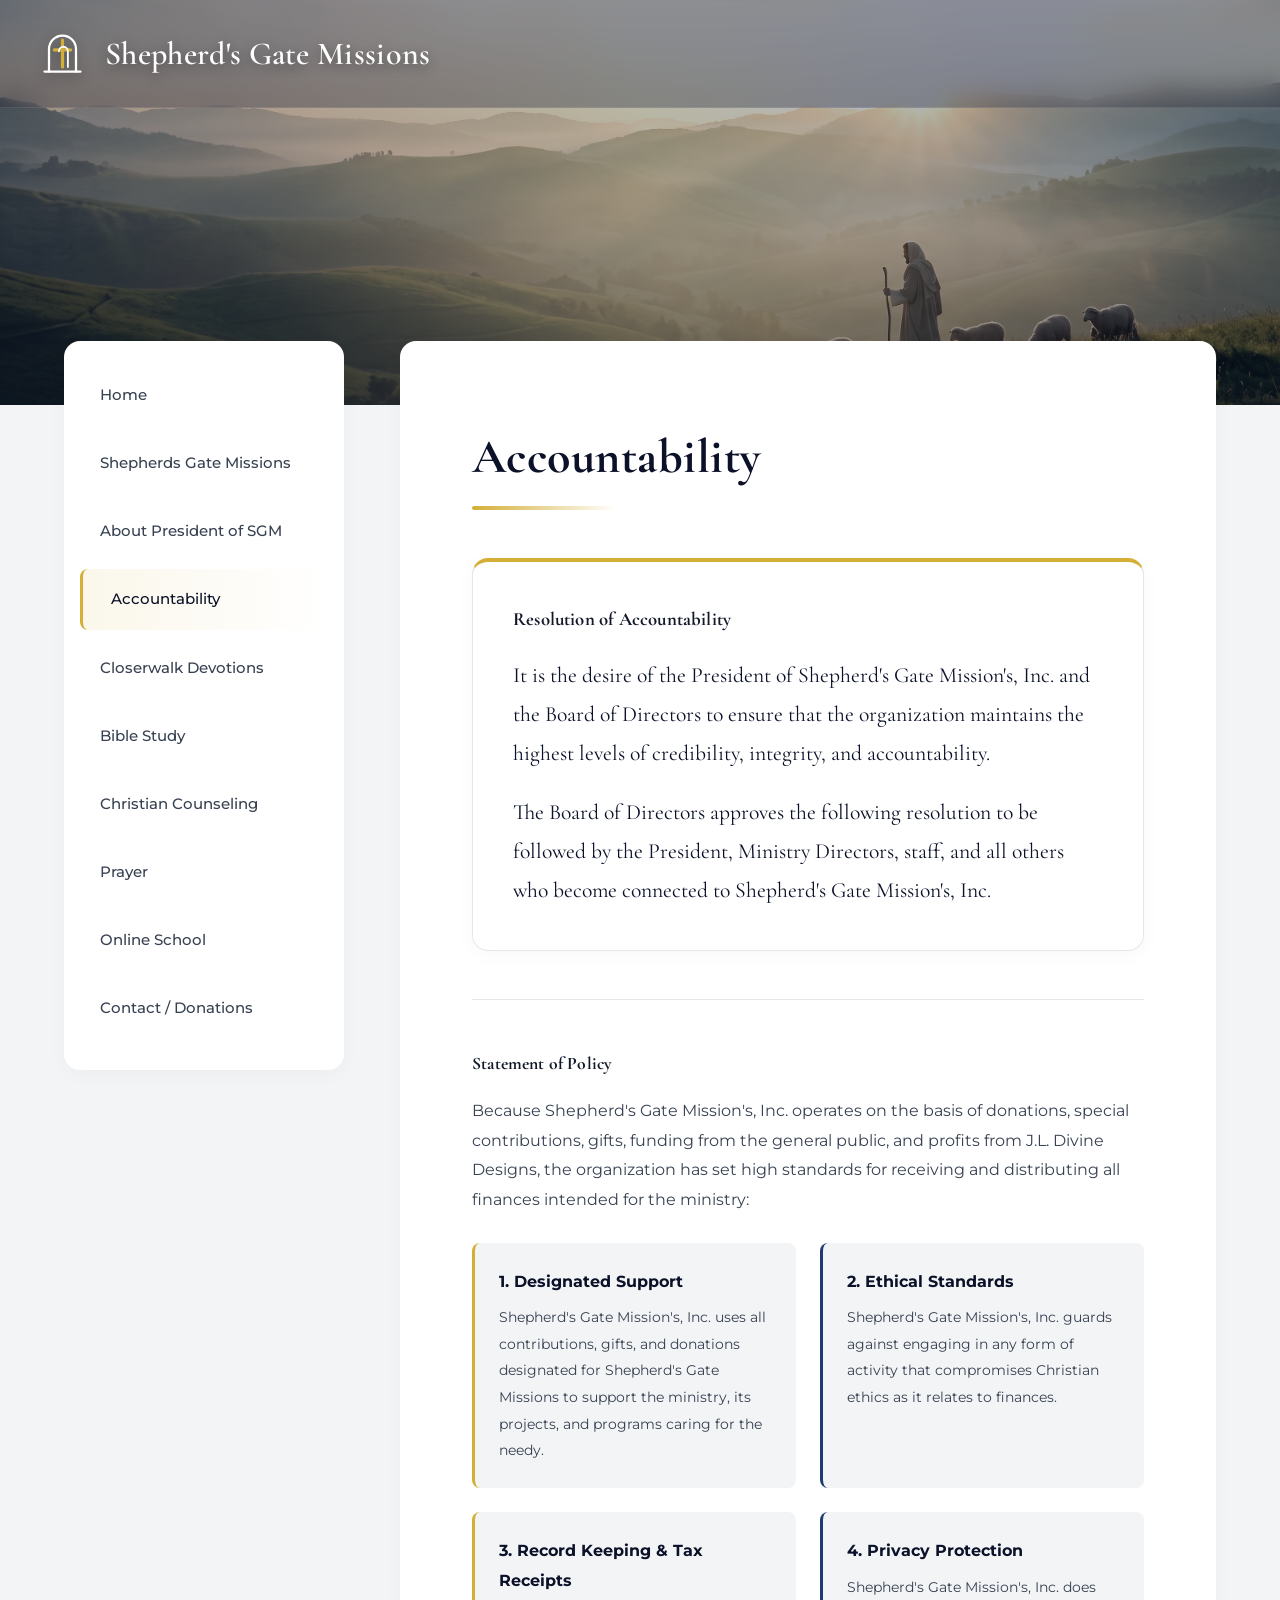
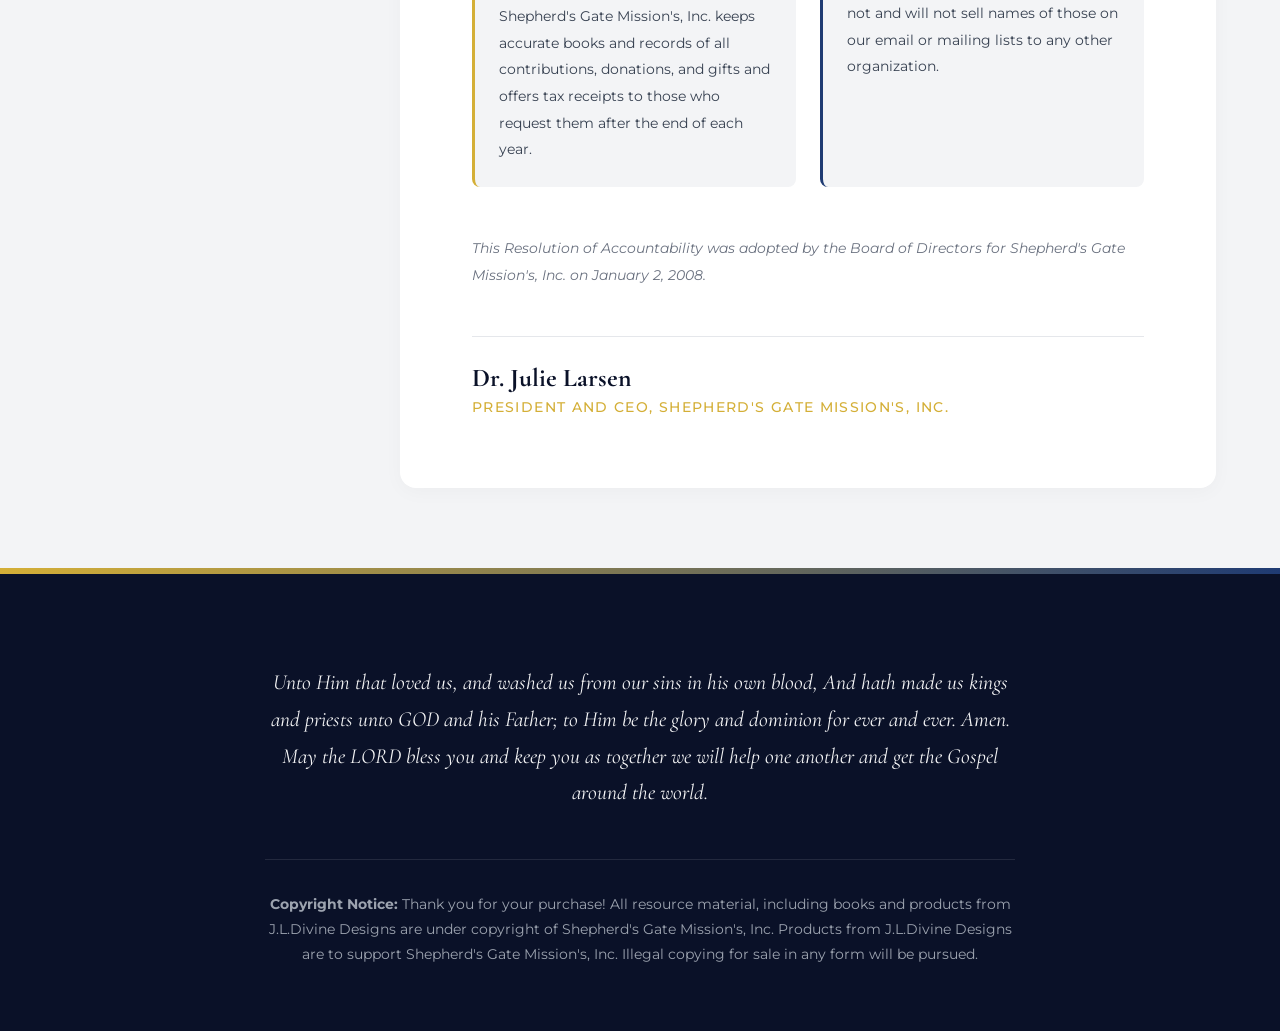
==== commit 1b970ddf: "Update accountability.html" ====
--- a/accountability.html
+++ b/accountability.html
@@ -62,56 +62,54 @@
                 
                 <!-- Fluid Resolution Proclamation Card -->
                 <div style="background: #FFFFFF; border: 1px solid var(--border-color); padding: 2.5rem; border-radius: var(--radius-lg); box-shadow: var(--shadow-soft); margin: 2rem 0 3rem; border-top: 4px solid var(--accent-color);">
-                    <h3 class="label-accent" style="margin-bottom: 1.25rem;">Board Resolution of Accountability</h3>
+                    <h3 class="label-accent" style="margin-bottom: 1.25rem;">Resolution of Accountability</h3>
 
-                    <p style="font-family: 'Cormorant Garamond', serif; font-size: 1.35rem; line-height: 1.8; color: var(--primary-color); margin-bottom: 1.5rem;">
-                        <span style="font-weight: 700; color: var(--accent-color); font-variant: small-caps; letter-spacing: 0.05em; font-size: 1.1em;">Whereas,</span> 
-                        it is the foundational commitment of the President and Board of Directors of Shepherd's Gate Mission's, Inc. to maintain the highest levels of credibility, integrity, and stewardship;
+                    <p style="font-family: 'Cormorant Garamond', serif; font-size: 1.35rem; line-height: 1.8; color: var(--primary-color); margin-bottom: 1.25rem;">
+                        It is the desire of the President of Shepherd's Gate Mission's, Inc. and the Board of Directors to ensure that the organization maintains the highest levels of credibility, integrity, and accountability.
                     </p>
 
                     <p style="font-family: 'Cormorant Garamond', serif; font-size: 1.35rem; line-height: 1.8; color: var(--primary-color); margin: 0;">
-                        <span style="font-weight: 700; color: var(--accent-color); font-variant: small-caps; letter-spacing: 0.05em; font-size: 1.1em;">Be It Resolved,</span> 
-                        that the Board of Directors officially adopts the following operational standards to be observed by the President, Ministry Directors, staff, and future representatives connected to Shepherd's Gate Mission's, Inc.
+                        The Board of Directors approves the following resolution to be followed by the President, Ministry Directors, staff, and all others who become connected to Shepherd's Gate Mission's, Inc.
                     </p>
                 </div>
 
                 <hr style="border: 0; height: 1px; background: var(--border-color); margin: 3rem 0;">
 
-                <h3 class="label-accent" style="font-size: 1.1rem; margin-bottom: 1rem;">Statement of Financial Policy</h3>
-                <p style="margin-bottom: 1.75rem;">Because <strong>Shepherd's Gate Mission's, Inc.</strong> operates through charitable donations, special contributions, public gifts, and supportive funding from J.L. Divine Designs, the organization strictly upholds high ethical standards for receiving and distributing ministry resources:</p>
+                <h3 class="label-accent" style="font-size: 1.1rem; margin-bottom: 1rem;">Statement of Policy</h3>
+                <p style="margin-bottom: 1.75rem;">Because Shepherd's Gate Mission's, Inc. operates on the basis of donations, special contributions, gifts, funding from the general public, and profits from J.L. Divine Designs, the organization has set high standards for receiving and distributing all finances intended for the ministry:</p>
 
                 <!-- Clean Itemized Standards List -->
                 <div style="display: grid; grid-template-columns: repeat(auto-fit, minmax(280px, 1fr)); gap: 1.5rem; margin-bottom: 3rem;">
                     <div style="background: var(--bg-page); padding: 1.5rem; border-radius: var(--radius-md); border-left: 3px solid var(--accent-color);">
-                        <strong style="color: var(--primary-color); display: block; margin-bottom: 0.5rem;">1. Designated Stewardship</strong>
-                        <p style="font-size: 0.9rem; margin: 0;">All contributions, gifts, and donations are dedicated strictly to supporting Shepherd's Gate Missions projects and programs caring for those in need.</p>
+                        <strong style="color: var(--primary-color); display: block; margin-bottom: 0.5rem;">1. Designated Support</strong>
+                        <p style="font-size: 0.9rem; margin: 0;">Shepherd's Gate Mission's, Inc. uses all contributions, gifts, and donations designated for Shepherd's Gate Missions to support the ministry, its projects, and programs caring for the needy.</p>
                     </div>
 
                     <div style="background: var(--bg-page); padding: 1.5rem; border-radius: var(--radius-md); border-left: 3px solid var(--secondary-color);">
-                        <strong style="color: var(--primary-color); display: block; margin-bottom: 0.5rem;">2. Ethical Financial Conduct</strong>
-                        <p style="font-size: 0.9rem; margin: 0;">The organization actively guards against any financial activity or practice that compromises Christian ethics or public trust.</p>
+                        <strong style="color: var(--primary-color); display: block; margin-bottom: 0.5rem;">2. Ethical Standards</strong>
+                        <p style="font-size: 0.9rem; margin: 0;">Shepherd's Gate Mission's, Inc. guards against engaging in any form of activity that compromises Christian ethics as it relates to finances.</p>
                     </div>
 
                     <div style="background: var(--bg-page); padding: 1.5rem; border-radius: var(--radius-md); border-left: 3px solid var(--accent-color);">
-                        <strong style="color: var(--primary-color); display: block; margin-bottom: 0.5rem;">3. Accurate Bookkeeping & Receipts</strong>
-                        <p style="font-size: 0.9rem; margin: 0;">Rigorous financial records and books are maintained, and official tax receipts are issued to donors following year-end.</p>
+                        <strong style="color: var(--primary-color); display: block; margin-bottom: 0.5rem;">3. Record Keeping & Tax Receipts</strong>
+                        <p style="font-size: 0.9rem; margin: 0;">Shepherd's Gate Mission's, Inc. keeps accurate books and records of all contributions, donations, and gifts and offers tax receipts to those who request them after the end of each year.</p>
                     </div>
 
                     <div style="background: var(--bg-page); padding: 1.5rem; border-radius: var(--radius-md); border-left: 3px solid var(--secondary-color);">
-                        <strong style="color: var(--primary-color); display: block; margin-bottom: 0.5rem;">4. Strict Donor Privacy</strong>
-                        <p style="font-size: 0.9rem; margin: 0;">Shepherd's Gate Missions does not and will never sell, trade, or share supporter mailing lists or email contacts with third-party organizations.</p>
+                        <strong style="color: var(--primary-color); display: block; margin-bottom: 0.5rem;">4. Privacy Protection</strong>
+                        <p style="font-size: 0.9rem; margin: 0;">Shepherd's Gate Mission's, Inc. does not and will not sell names of those on our email or mailing lists to any other organization.</p>
                     </div>
                 </div>
 
                 <p style="font-size: 0.9rem; color: #6B7280; font-style: italic; margin-top: 1rem;">
-                    Resolution formally adopted by the Board of Directors for Shepherd's Gate Mission's, Inc. on January 2, 2008.
+                    This Resolution of Accountability was adopted by the Board of Directors for Shepherd's Gate Mission's, Inc. on January 2, 2008.
                 </p>
 
                 <!-- Official Signature Block -->
                 <div style="margin-top: 3rem; padding-top: 1.5rem; border-top: 1px solid var(--border-color);">
                     <p style="font-family: 'Cormorant Garamond', serif; font-size: 1.6rem; color: var(--primary-color); font-weight: 700; line-height: 1.3; margin: 0;">
                         Dr. Julie Larsen<br>
-                        <span style="font-family: 'Montserrat', sans-serif; font-size: 0.85rem; font-weight: 500; color: var(--accent-color); text-transform: uppercase; letter-spacing: 0.1em; display: block; margin-top: 0.25rem;">President & CEO, Shepherd's Gate Mission's, Inc.</span>
+                        <span style="font-family: 'Montserrat', sans-serif; font-size: 0.85rem; font-weight: 500; color: var(--accent-color); text-transform: uppercase; letter-spacing: 0.1em; display: block; margin-top: 0.25rem;">President and CEO, Shepherd's Gate Mission's, Inc.</span>
                     </p>
                 </div>
 
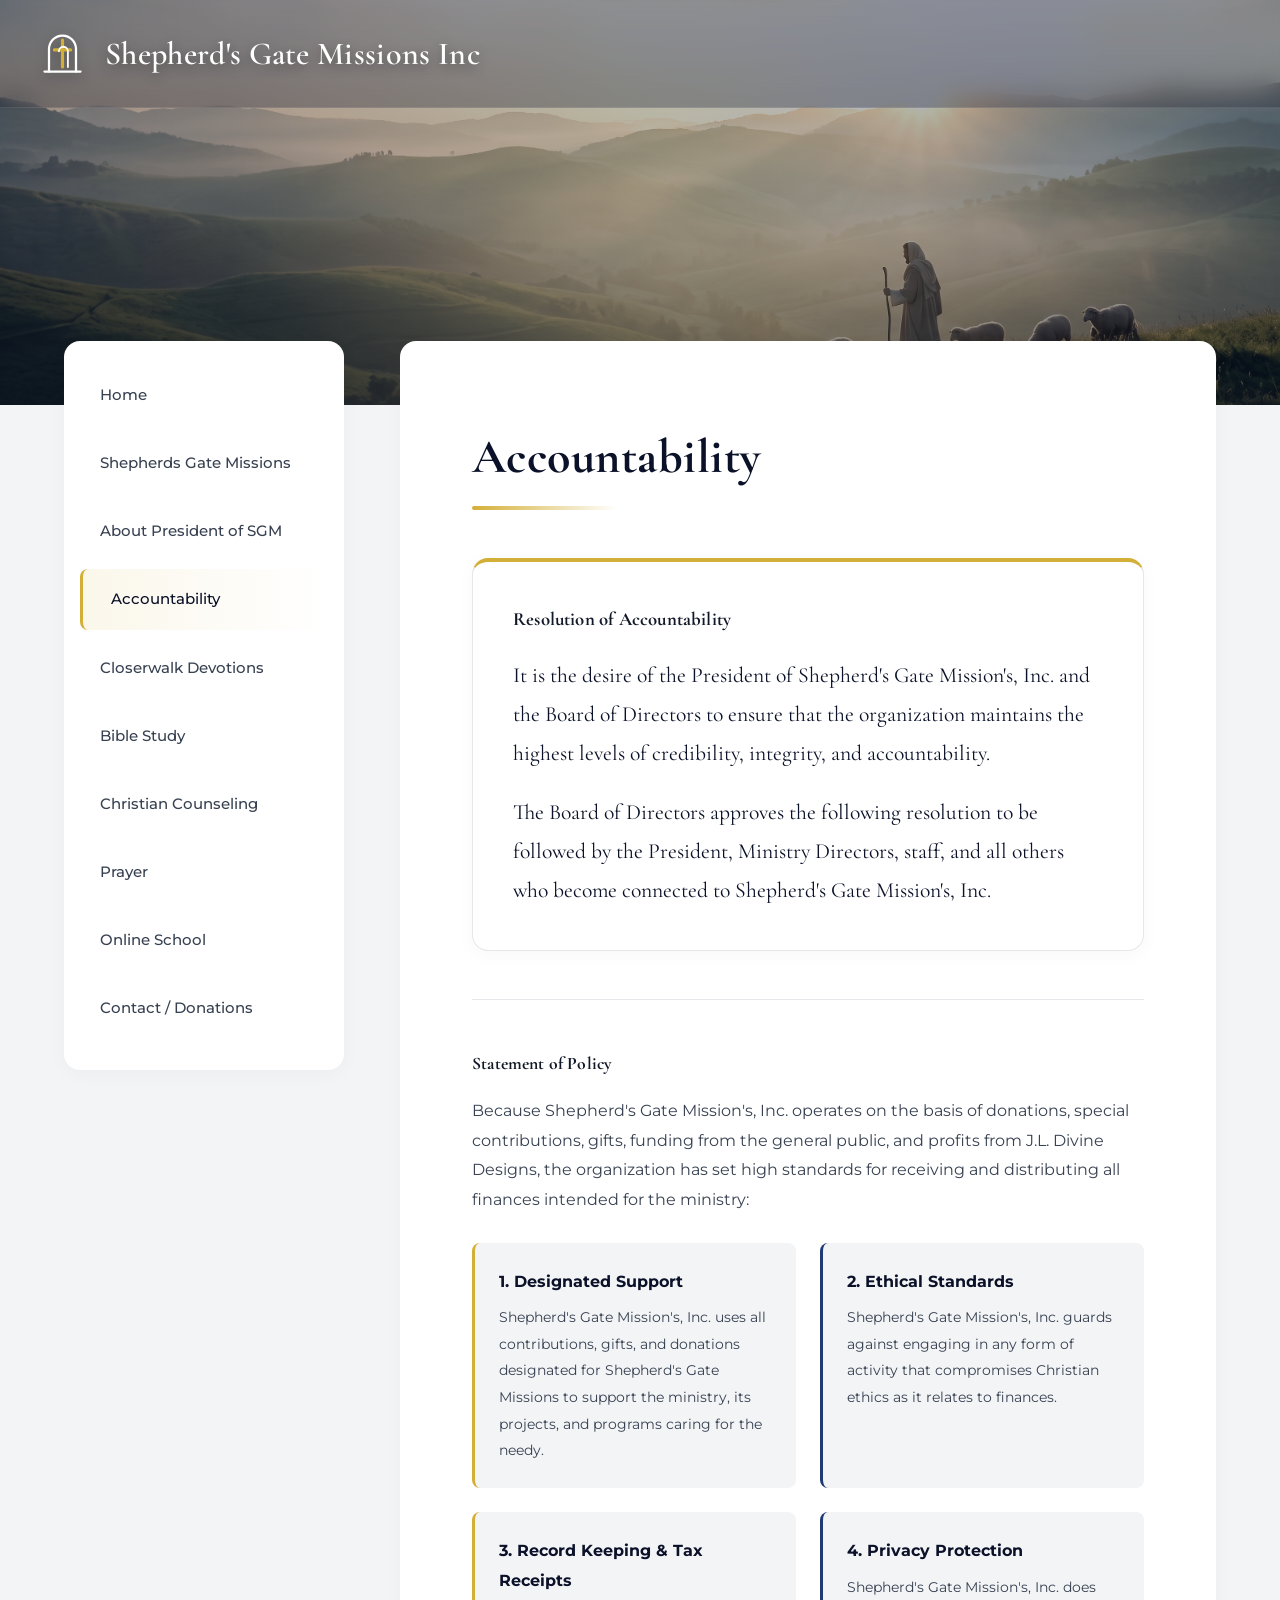
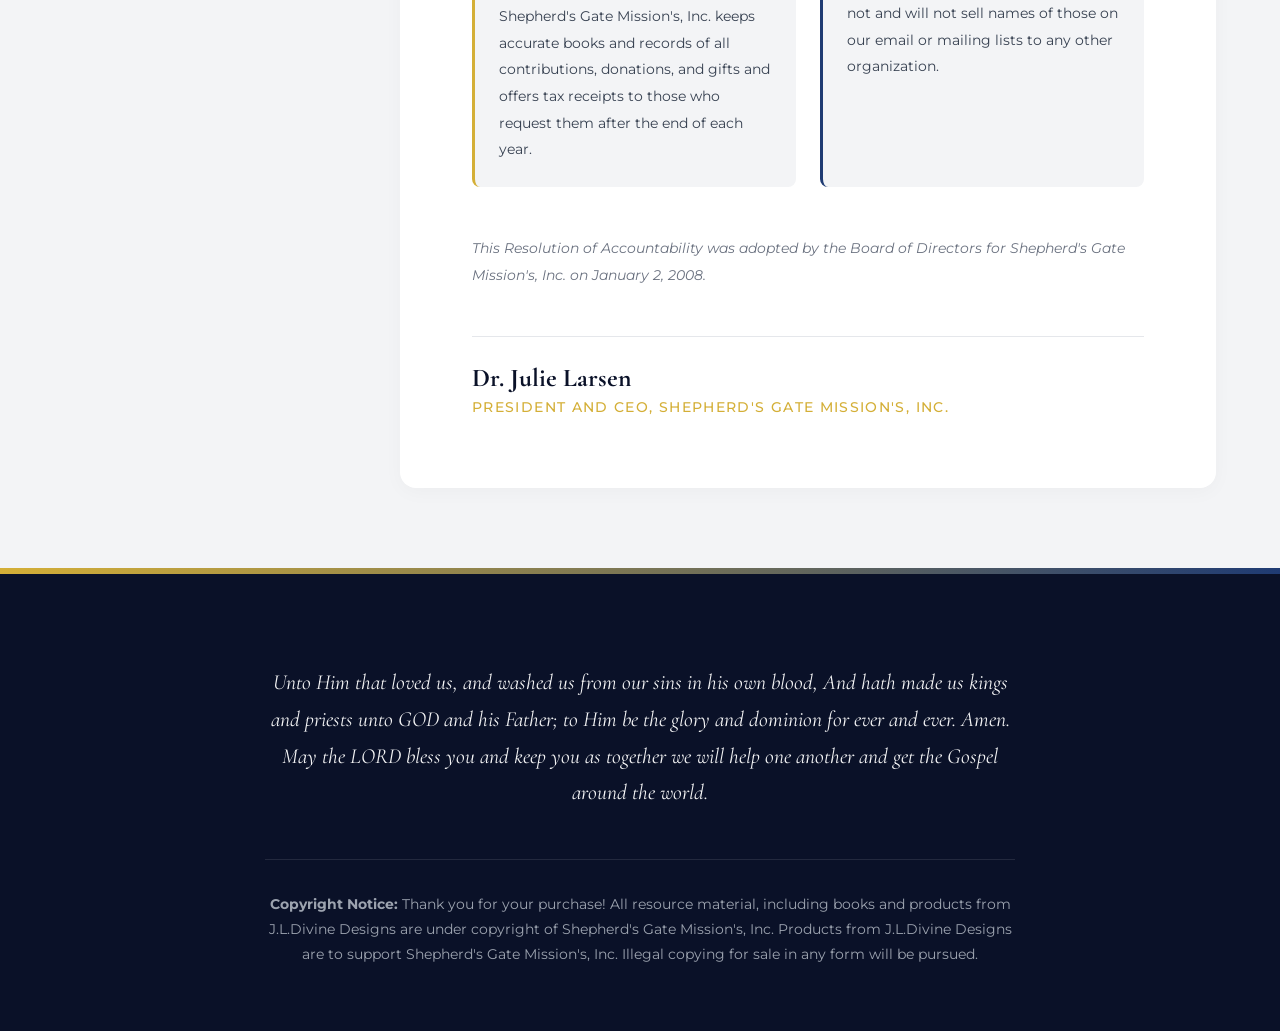
==== commit 979beef4: "Update accountability.html" ====
--- a/accountability.html
+++ b/accountability.html
@@ -25,7 +25,7 @@
                         <path d="M50 20 V80 M32 42 H68" stroke="#D4AF37" stroke-width="7" stroke-linecap="round" stroke-linejoin="round"/>
                         <path d="M62 80 V45 A10 10 0 0 0 42 45" stroke="#FFFFFF" stroke-width="4" fill="none" stroke-linecap="round"/>
                     </svg>
-                    <h1>Shepherd's Gate Missions</h1>
+                    <h1>Shepherd's Gate Missions Inc</h1>
                 </a>
             </div>
         </header>
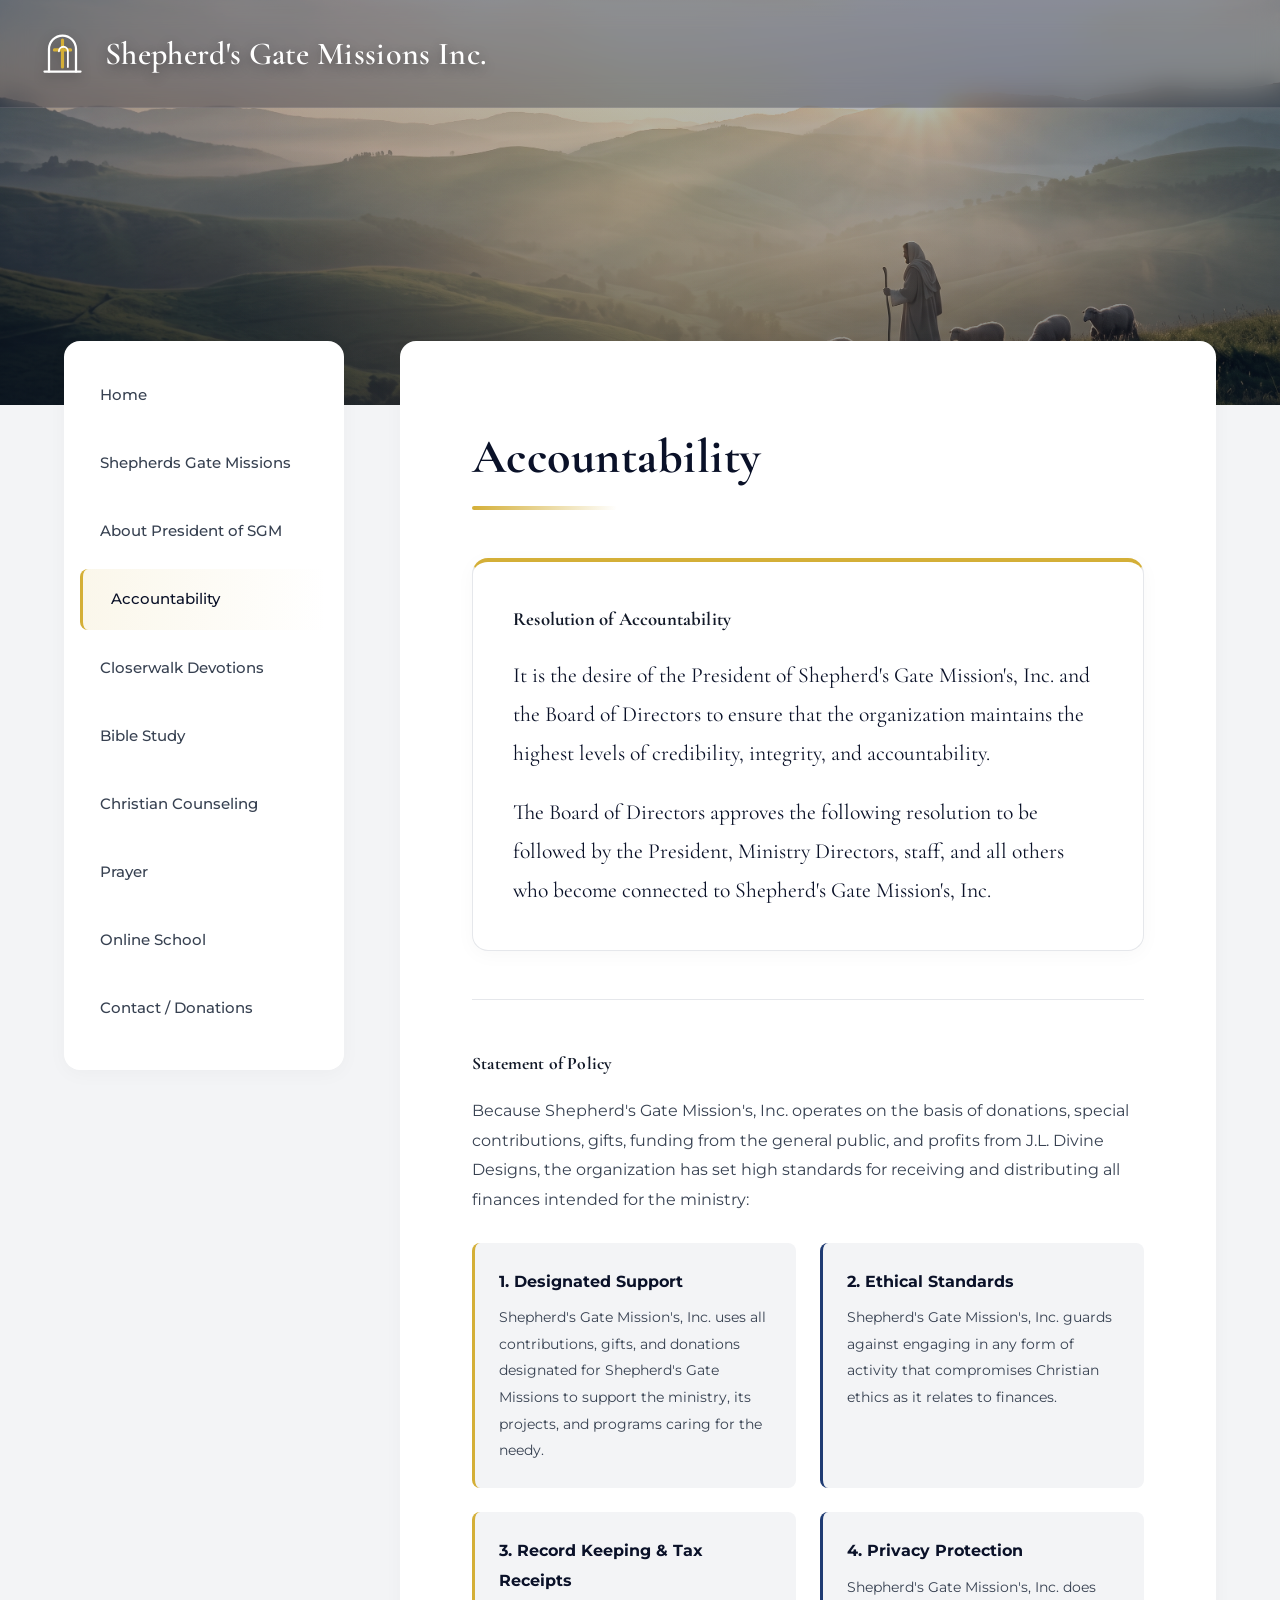
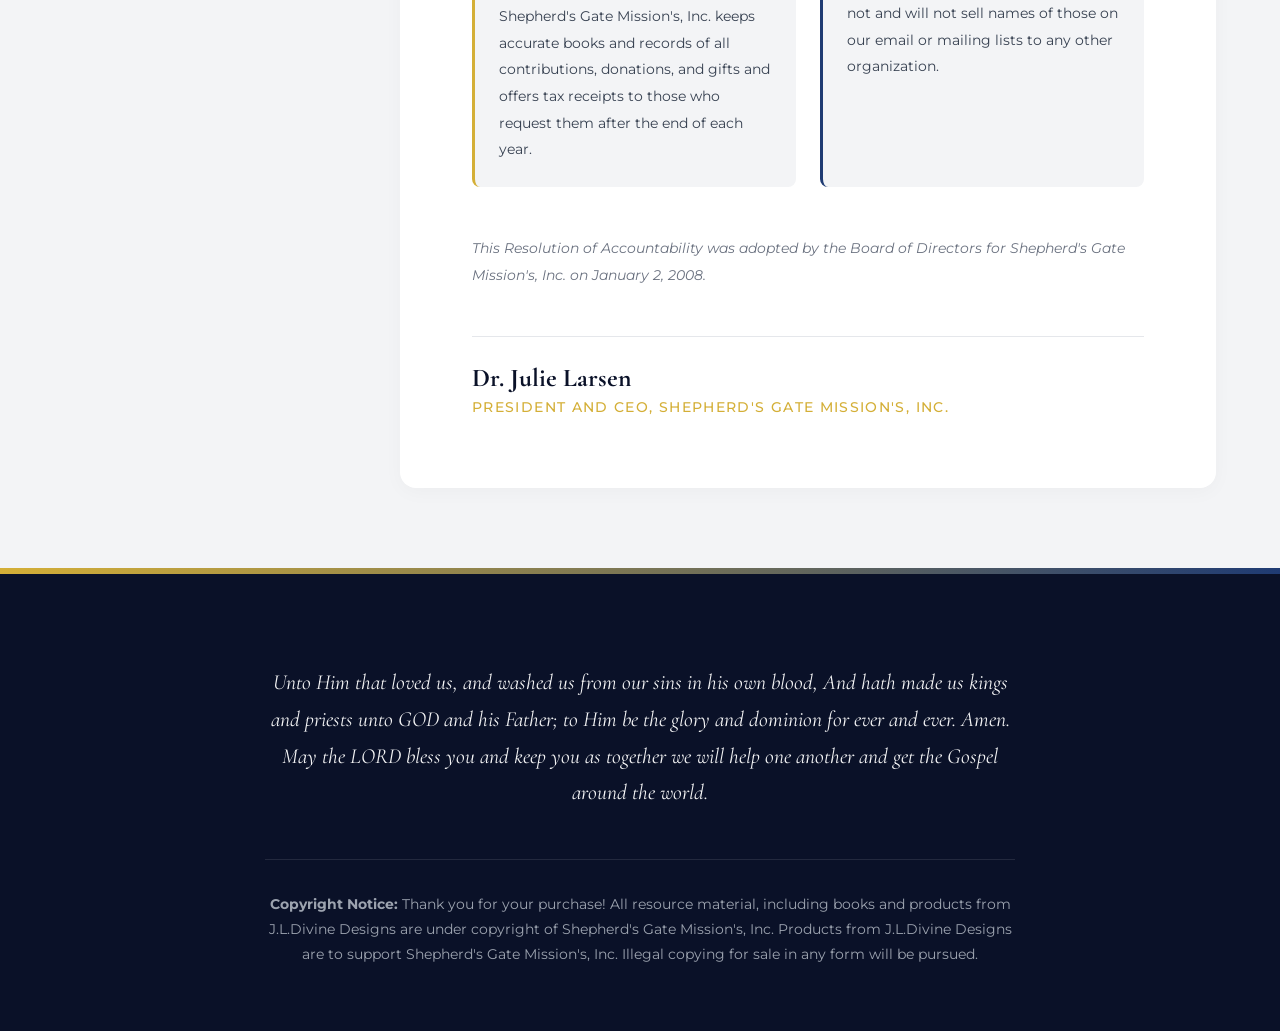
==== commit 4c205e07: "Update accountability.html" ====
--- a/accountability.html
+++ b/accountability.html
@@ -25,7 +25,7 @@
                         <path d="M50 20 V80 M32 42 H68" stroke="#D4AF37" stroke-width="7" stroke-linecap="round" stroke-linejoin="round"/>
                         <path d="M62 80 V45 A10 10 0 0 0 42 45" stroke="#FFFFFF" stroke-width="4" fill="none" stroke-linecap="round"/>
                     </svg>
-                    <h1>Shepherd's Gate Missions Inc</h1>
+                    <h1>Shepherd's Gate Missions Inc.</h1>
                 </a>
             </div>
         </header>
